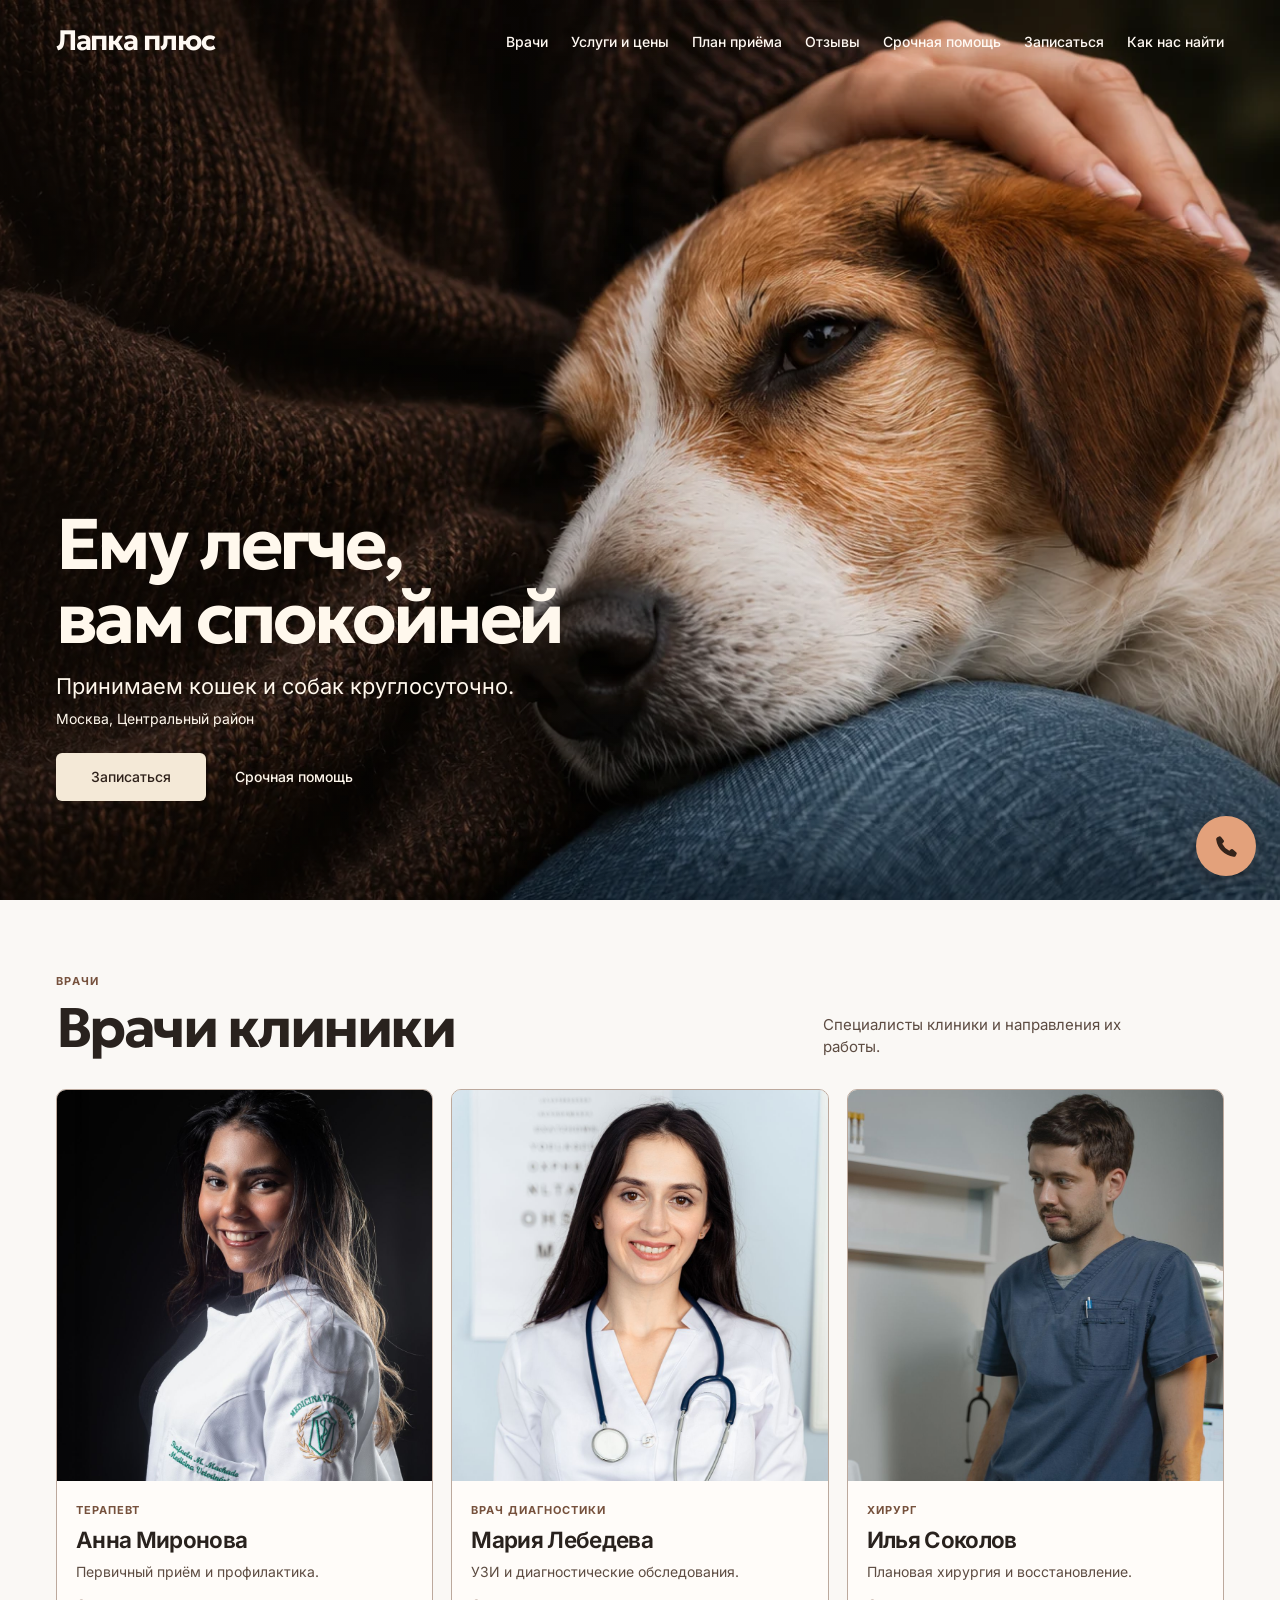
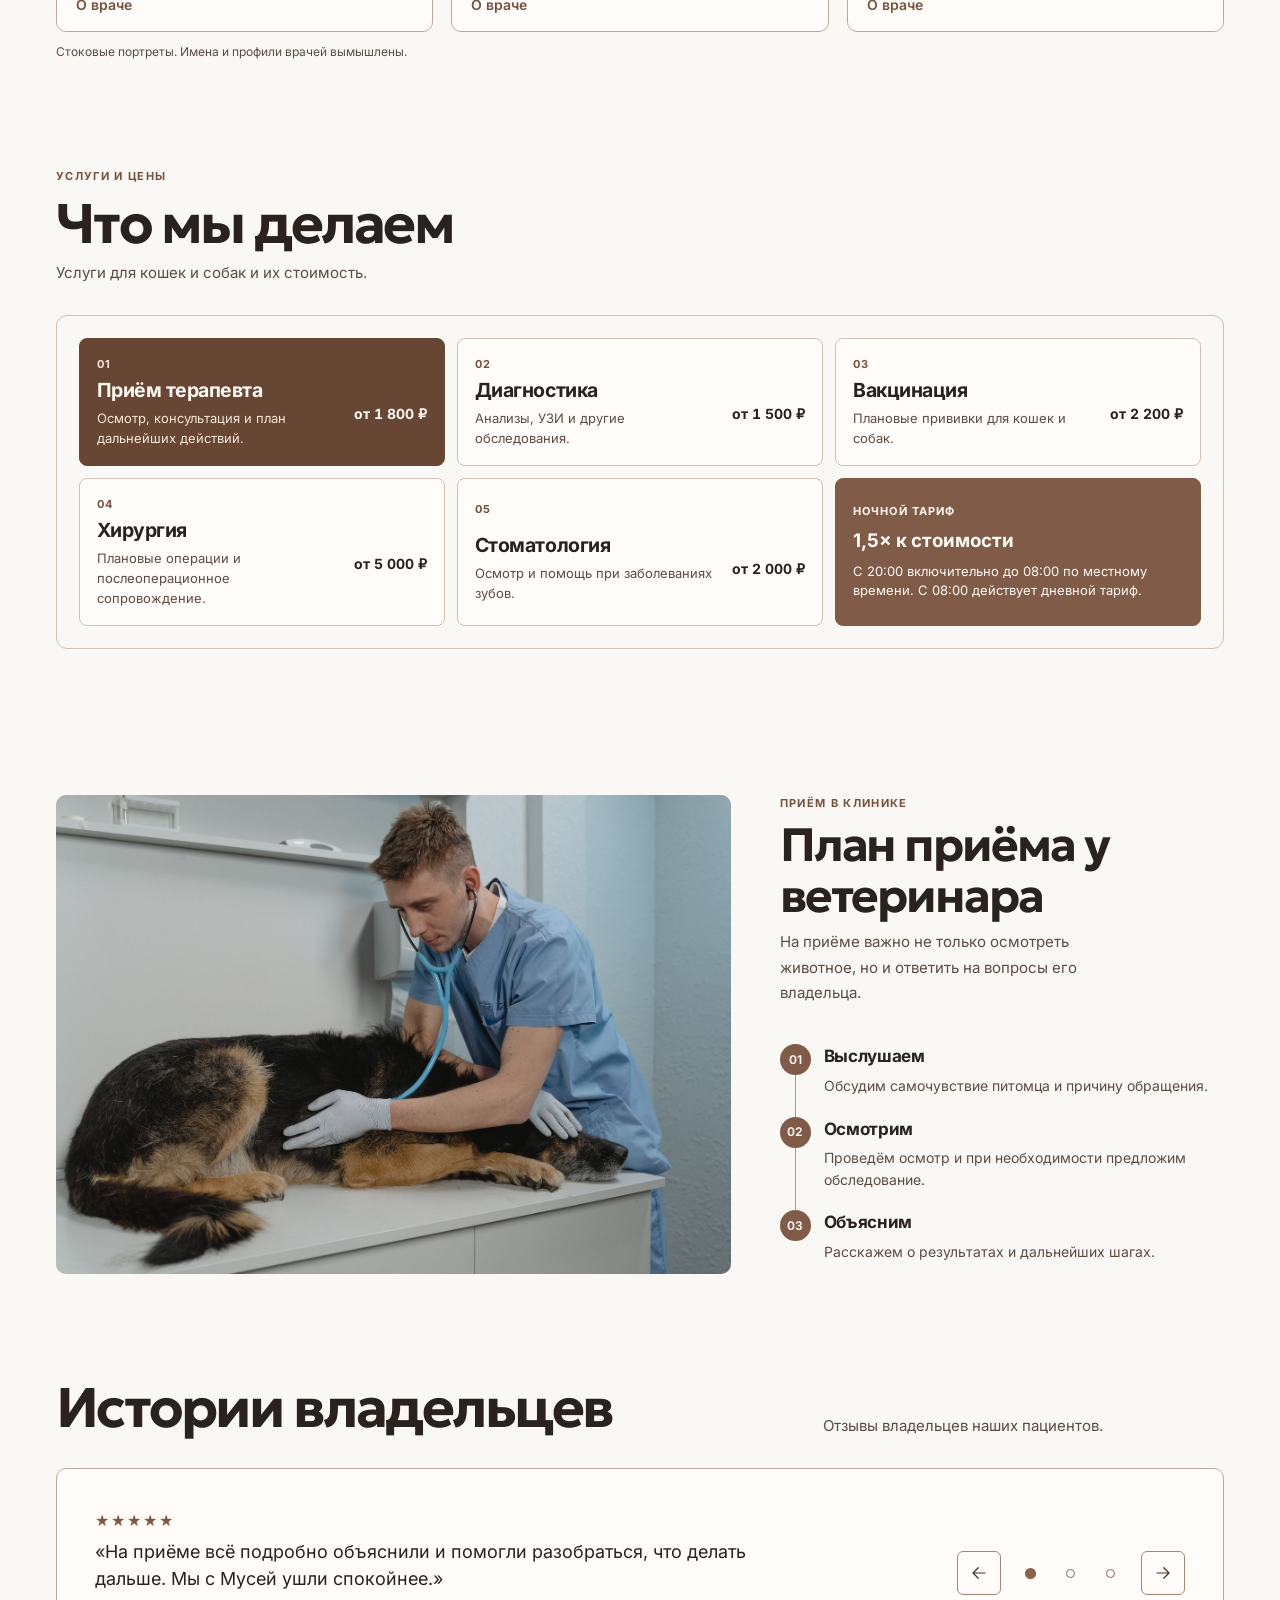
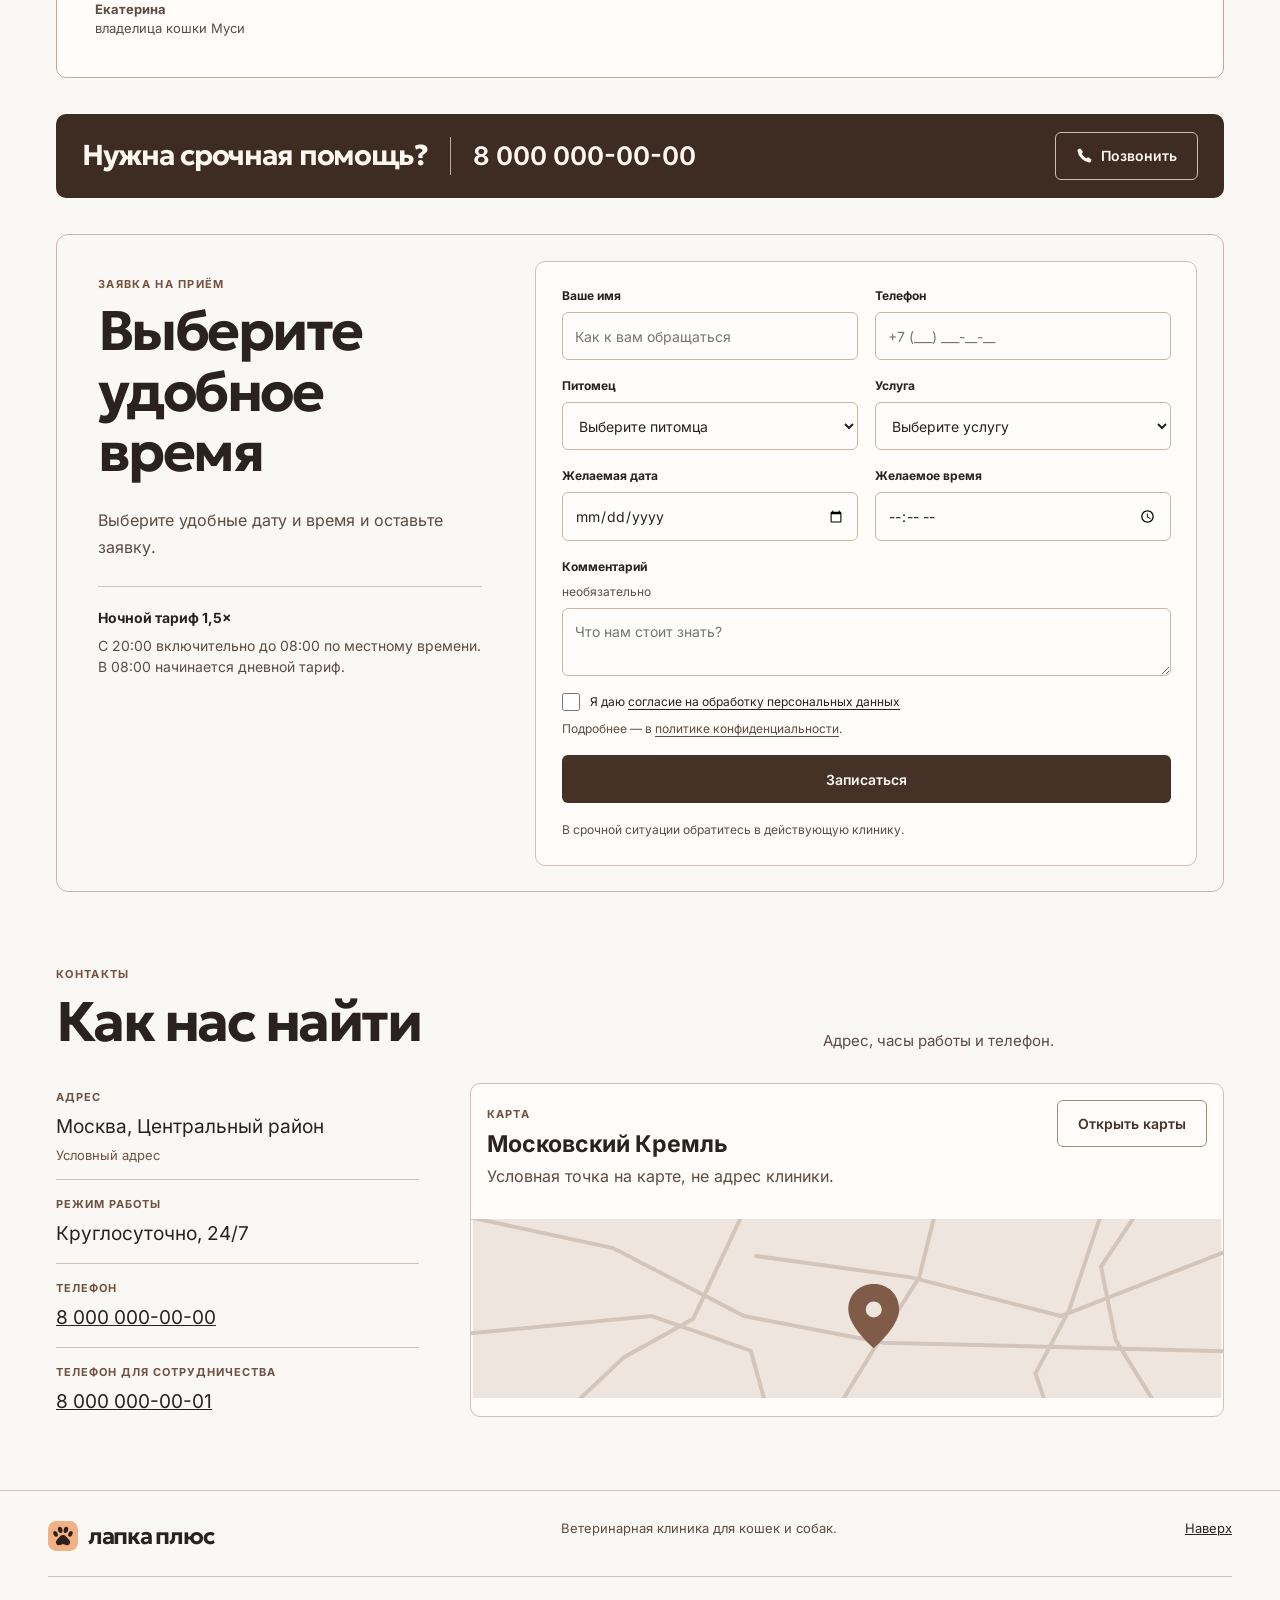
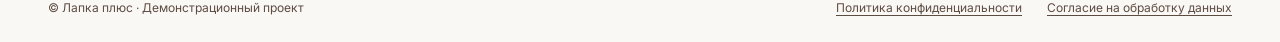
==== index.html @ 5ab33f83 "Reveal compact navigation after the hero" ====
<!doctype html>
<html lang="ru" data-type="service">
<head>
  <meta charset="utf-8"><meta name="viewport" content="width=device-width,initial-scale=1"><meta name="theme-color" content="#29221e">
  <meta name="description" content="Лапка плюс — демонстрационный сайт ветеринарной клиники для кошек и собак.">
  <meta name="page-type" content="service"><meta name="site-kind" content="other"><title>Лапка плюс — ветеринарная клиника</title>
  <link rel="icon" href="assets/paw-mark.svg" type="image/svg+xml">
  <link rel="preload" href="assets/geologica-cyrillic.woff2" as="font" type="font/woff2" crossorigin>
  <link rel="preload" href="assets/geologica-latin.woff2" as="font" type="font/woff2" crossorigin>
  <link rel="preload" href="assets/inter-cyrillic.woff2" as="font" type="font/woff2" crossorigin>
  <link rel="preload" href="assets/inter-latin.woff2" as="font" type="font/woff2" crossorigin>
  <link rel="stylesheet" href="fonts.css?v=2"><link rel="stylesheet" href="styles.css?v=11"><link rel="stylesheet" href="hero.css?v=6"><script src="app.js?v=11" defer></script>
</head>
<body class="home final-design" id="top">
<a class="skip" href="#main">Перейти к содержанию</a>
<header class="header wrap site-header">
  <a class="brand" href="#top" aria-label="Лапка плюс — на главную">Лапка плюс</a>
  <nav class="nav" aria-label="Основная навигация">
      <a href="#doctors">Врачи</a>
      <a href="#services">Услуги и цены</a>
      <a href="#visit">План приёма</a>
      <a href="#reviews">Отзывы</a>
      <a href="#emergency">Срочная помощь</a>
      <a href="#appointment">Записаться</a>
      <a href="#contacts">Как нас найти</a>
    </nav>
  <button class="menu-toggle" type="button" aria-expanded="false" aria-controls="mobile-nav" aria-haspopup="dialog"><span aria-hidden="true"></span><span aria-hidden="true"></span><span aria-hidden="true"></span><span class="sr-only">Меню</span></button>
  <dialog class="menu-drawer" id="mobile-nav" aria-labelledby="mobile-menu-title">
    <div class="menu-drawer-content">
      <form method="dialog" class="dialog-close-form"><button type="submit" class="dialog-close" aria-label="Закрыть"></button></form>
      <h2 id="mobile-menu-title">Меню</h2>
      <nav aria-label="Мобильная навигация">
      <a href="#doctors">Врачи</a>
      <a href="#services">Услуги и цены</a>
      <a href="#visit">План приёма</a>
      <a href="#reviews">Отзывы</a>
      <a href="#emergency">Срочная помощь</a>
      <a href="#appointment">Записаться</a>
      <a href="#contacts">Как нас найти</a>
    </nav>
    </div>
  </dialog>
</header>
<main id="main">
<section class="hero-stage" aria-labelledby="hero-title"><div class="hero wrap">
<div class="opening-photo" aria-hidden="true"><picture class="image">
  <source media="(max-width: 680px)" srcset="assets/hero-dog-mobile.webp">
  <img src="assets/hero-dog-desktop.webp" alt="" width="1774" height="887" fetchpriority="high">
</picture></div>
<div class="copy">
<h1 id="hero-title"><span>Ему легче,</span> <span>вам спокойней</span></h1>
<p class="lead">Принимаем кошек и собак круглосуточно.</p>
<p class="hero-location">Москва, Центральный район</p>
<div class="actions"><a class="action primary" href="#appointment">Записаться</a><a class="action secondary" href="#emergency">Срочная помощь</a></div>
</div>
</div></section>
<section id="doctors" class="concept-block team"><div class="editorial-wrap"><header class="concept-heading"><div><p class="eyebrow">ВРАЧИ</p><h2>Врачи клиники</h2></div><p>Специалисты клиники и направления их работы.</p></header>
<div class="team-layout">
 <article class="doctor-card featured-doctor"><div class="portrait"><img src="assets/vet-anna.jpg" alt="" loading="lazy"></div><div class="doctor-info"><span>ТЕРАПЕВТ</span><h3>Анна Миронова</h3><p>Первичный приём и профилактика.</p><button type="button" class="doctor-trigger" aria-haspopup="dialog" aria-label="О враче: Анна Миронова" data-profile="anna">О враче</button></div></article>
 <article class="doctor-card"><div class="portrait"><img src="assets/vet-maria.jpg" alt="" loading="lazy"></div><div class="doctor-info"><span>ВРАЧ ДИАГНОСТИКИ</span><h3>Мария Лебедева</h3><p>УЗИ и диагностические обследования.</p><button type="button" class="doctor-trigger" aria-haspopup="dialog" aria-label="О враче: Мария Лебедева" data-profile="maria">О враче</button></div></article>
<article class="doctor-card"><div class="portrait"><img src="assets/vet-ilya.jpg" alt="" loading="lazy"></div><div class="doctor-info"><span>ХИРУРГ</span><h3>Илья Соколов</h3><p>Плановая хирургия и восстановление.</p><button type="button" class="doctor-trigger" aria-haspopup="dialog" aria-label="О враче: Илья Соколов" data-profile="ilya">О враче</button></div></article>
</div><p class="photo-credit">Стоковые портреты. Имена и профили врачей вымышлены.</p></div></section>
<section id="services" class="concept-block price-chapter"><div class="editorial-wrap price-layout">
<header class="concept-heading stacked"><div><p class="eyebrow">УСЛУГИ И ЦЕНЫ</p><h2>Что мы делаем</h2></div><p>Услуги для кошек и собак и их стоимость.</p></header>
<div class="price-list"><a class="service-card" href="#appointment" data-service="Приём терапевта"><span class="service-index">01</span><div class="price-desc"><h3>Приём терапевта</h3><p>Осмотр, консультация и план дальнейших действий.</p></div><strong>от 1 800 ₽</strong></a>
<a class="service-card" href="#appointment" data-service="Диагностика"><span class="service-index">02</span><div class="price-desc"><h3>Диагностика</h3><p>Анализы, УЗИ и другие обследования.</p></div><strong>от 1 500 ₽</strong></a>
<a class="service-card" href="#appointment" data-service="Вакцинация"><span class="service-index">03</span><div class="price-desc"><h3>Вакцинация</h3><p>Плановые прививки для кошек и собак.</p></div><strong>от 2 200 ₽</strong></a>
<a class="service-card" href="#appointment" data-service="Хирургия"><span class="service-index">04</span><div class="price-desc"><h3>Хирургия</h3><p>Плановые операции и послеоперационное сопровождение.</p></div><strong>от 5 000 ₽</strong></a>
<a class="service-card" href="#appointment" data-service="Стоматология"><span class="service-index">05</span><div class="price-desc"><h3>Стоматология</h3><p>Осмотр и помощь при заболеваниях зубов.</p></div><strong>от 2 000 ₽</strong></a><div class="night-rate"><span class="service-index">НОЧНОЙ ТАРИФ</span><h3><strong>1,5×</strong> к стоимости</h3><p>С 20:00 включительно до 08:00 по местному времени. С 08:00 действует дневной тариф.</p></div></div>
</div></section>
<section id="visit" class="concept-block visit-chapter"><div class="editorial-wrap">
<div class="visit-layout">
  <figure class="visit-image"><img src="assets/dog-exam.jpg" alt="Ветеринар осматривает собаку со стетоскопом" width="1600" height="1067" loading="lazy"></figure>
  <div class="visit-content"><header class="concept-heading stacked"><p class="eyebrow">ПРИЁМ В КЛИНИКЕ</p><h2>План приёма у ветеринара</h2><p class="approach-lead">На приёме важно не только осмотреть животное, но и ответить на вопросы его владельца.</p></header><div class="steps"><div><span>01</span><div><h3>Выслушаем</h3><p>Обсудим самочувствие питомца и причину обращения.</p></div></div><div><span>02</span><div><h3>Осмотрим</h3><p>Проведём осмотр и при необходимости предложим обследование.</p></div></div><div><span>03</span><div><h3>Объясним</h3><p>Расскажем о результатах и дальнейших шагах.</p></div></div></div></div>
</div></div></section>
<section id="reviews" class="concept-block quote-chapter"><div class="editorial-wrap">
<header class="concept-heading"><div><h2>Истории владельцев</h2></div><p>Отзывы владельцев наших пациентов.</p></header>
<div class="review-carousel" aria-label="Отзывы владельцев"><div class="review-deck" aria-live="polite"><article class="review-slide"><div class="review-stars" aria-label="5 из 5 звёзд">★★★★★</div><blockquote>«На приёме всё подробно объяснили и помогли разобраться, что делать дальше. Мы с Мусей ушли спокойнее.»</blockquote><p><strong>Екатерина</strong><br>владелица кошки Муси</p></article><article class="review-slide" hidden><div class="review-stars" aria-label="5 из 5 звёзд">★★★★★</div><blockquote>«К нашему псу отнеслись бережно. На все вопросы ответили просто и без спешки.»</blockquote><p><strong>Алексей</strong><br>владелец пса Марса</p></article><article class="review-slide" hidden><div class="review-stars" aria-label="5 из 5 звёзд">★★★★★</div><blockquote>«Перед первой прививкой рассказали, как подготовиться и чего ожидать после приёма.»</blockquote><p><strong>Ольга</strong><br>владелица кошки Тоси</p></article></div><div class="review-controls"><button type="button" class="review-arrow review-prev" aria-label="Предыдущий отзыв"><svg viewBox="0 0 24 24" aria-hidden="true"><path d="M20 12H4m7 7-7-7 7-7" fill="none" stroke="currentColor" stroke-width="1.6" stroke-linecap="round" stroke-linejoin="round"/></svg></button><div class="review-dots"><button type="button" class="review-dot" data-review="0" aria-label="Отзыв 1" aria-current="true"></button><button type="button" class="review-dot" data-review="1" aria-label="Отзыв 2" aria-current="false"></button><button type="button" class="review-dot" data-review="2" aria-label="Отзыв 3" aria-current="false"></button></div><button type="button" class="review-arrow review-next" aria-label="Следующий отзыв"><svg viewBox="0 0 24 24" aria-hidden="true"><path d="M20 12H4m7 7-7-7 7-7" fill="none" stroke="currentColor" stroke-width="1.6" stroke-linecap="round" stroke-linejoin="round"/></svg></button></div></div></div></section>
<section class="concept-block urgent-chapter" id="emergency"><div class="editorial-wrap urgent-wrap"><div class="urgent-frame">
 <div><h2>Нужна срочная помощь?</h2><a class="urgent-number" href="tel:80000000000">8 000 000-00-00</a></div>
 <a class="concept-button" href="tel:80000000000"><svg aria-hidden="true" viewBox="0 0 24 24"><path d="M6.6 2.7 9.3 6a1.5 1.5 0 0 1-.1 2l-1.3 1.3a15 15 0 0 0 6.8 6.8l1.3-1.3a1.5 1.5 0 0 1 2-.1l3.3 2.7a1.5 1.5 0 0 1 .4 1.8l-.8 1.6a2 2 0 0 1-2.1 1.1A19.5 19.5 0 0 1 2.1 5.2a2 2 0 0 1 1.1-2.1l1.6-.8a1.5 1.5 0 0 1 1.8.4Z" fill="currentColor"/></svg>Позвонить</a>
</div></div></section>
<section class="concept-block booking-chapter" id="appointment" tabindex="-1"><div class="editorial-wrap booking-layout"><div class="booking-meta"><p class="eyebrow">ЗАЯВКА НА ПРИЁМ</p><h2>Выберите удобное время</h2><p class="appointment-intro">Выберите удобные дату и время и оставьте заявку.</p><div class="appointment-note"><strong>Ночной тариф 1,5×</strong><p>С 20:00 включительно до 08:00 по местному времени. В 08:00 начинается дневной тариф.</p></div></div><div class="form-card"><div class="form-status" role="status" hidden></div><form id="booking-form" novalidate><fieldset disabled><div class="form-grid"><label>Ваше имя<input name="name" autocomplete="name" placeholder="Как к вам обращаться" required minlength="2" maxlength="80"></label><label>Телефон<input name="phone" type="tel" autocomplete="tel" placeholder="+7 (___) ___-__-__" required minlength="10" maxlength="25"></label><label>Питомец<select name="pet" required><option value="">Выберите питомца</option><option>Кошка</option><option>Собака</option></select></label><label>Услуга<select name="service" required><option value="">Выберите услугу</option><option>Приём терапевта</option><option>Диагностика</option><option>Вакцинация</option><option>Хирургия</option><option>Стоматология</option></select></label><label>Желаемая дата<input name="date" type="date" required></label><label>Желаемое время<input name="time" type="time" required></label><label class="full">Комментарий <span>необязательно</span><textarea name="note" rows="2" maxlength="500" placeholder="Что нам стоит знать?"></textarea></label><label class="check full"><input type="checkbox" name="consent" required><span>Я даю <a href="consent.html">согласие на обработку персональных данных</a></span></label><p class="form-privacy full">Подробнее — в <a href="privacy.html">политике конфиденциальности</a>.</p><button class="concept-button full" type="submit">Записаться</button></div></fieldset></form><p class="form-foot">В срочной ситуации обратитесь в действующую клинику.</p></div></div></section>
<section id="contacts" class="concept-block location-chapter"><div class="editorial-wrap">
<header class="concept-heading"><div><p class="eyebrow">КОНТАКТЫ</p><h2>Как нас найти</h2></div><p>Адрес, часы работы и телефон.</p></header>
<div class="location-layout"><div class="contact-details"><div><span>АДРЕС</span><p>Москва, Центральный район</p><small>Условный адрес</small></div><div><span>РЕЖИМ РАБОТЫ</span><p>Круглосуточно, 24/7</p></div><div><span>ТЕЛЕФОН</span><p><a href="tel:80000000000">8 000 000-00-00</a></p></div><div><span>ТЕЛЕФОН ДЛЯ СОТРУДНИЧЕСТВА</span><p><a href="tel:80000000001">8 000 000-00-01</a></p></div></div><div class="map-panel map-simple"><div class="map-description"><span class="map-label">КАРТА</span><h3>Московский Кремль</h3><p>Условная точка на карте, не адрес клиники.</p></div><a class="concept-button open-maps" href="https://yandex.ru/maps/?pt=37.617635%2C55.752023&amp;z=15" data-android-href="geo:55.752023,37.617635?q=55.752023,37.617635(Московский%20Кремль)">Открыть карты</a><img class="map-art" src="assets/map-pattern.svg" alt="" width="560" height="180" loading="lazy"></div></div>
</div></section>


<dialog class="doctor-profile" id="anna" aria-labelledby="anna-title">
  <form method="dialog" class="dialog-close-form"><button type="submit" class="dialog-close" aria-label="Закрыть"></button></form>
  <div class="profile-layout">
    <img class="profile-portrait" src="assets/vet-anna.jpg" alt="" loading="lazy">
    <div class="profile-details"><p class="eyebrow">Терапевт</p><h2 id="anna-title">Анна Миронова</h2>
  <p>Проводит первичные осмотры, занимается профилактикой и лечением распространённых заболеваний кошек и собак.</p><dl><dt>Образование</dt><dd>Ветеринарный факультет, специальность «Ветеринария».</dd><dt>Опыт</dt><dd>8 лет в терапии мелких домашних животных.</dd></dl>
  <small>Данные профиля вымышлены.</small></div>
  </div>
</dialog>
<dialog class="doctor-profile" id="maria" aria-labelledby="maria-title">
  <form method="dialog" class="dialog-close-form"><button type="submit" class="dialog-close" aria-label="Закрыть"></button></form>
  <div class="profile-layout">
    <img class="profile-portrait" src="assets/vet-maria.jpg" alt="" loading="lazy">
    <div class="profile-details"><p class="eyebrow">Врач диагностики</p><h2 id="maria-title">Мария Лебедева</h2>
  <p>Проводит УЗИ и помогает лечащему врачу уточнить причину симптомов.</p><dl><dt>Образование</dt><dd>Высшее ветеринарное образование и дополнительная подготовка по УЗИ.</dd><dt>Опыт</dt><dd>6 лет в ветеринарной диагностике.</dd></dl>
  <small>Данные профиля вымышлены.</small></div>
  </div>
</dialog>
<dialog class="doctor-profile" id="ilya" aria-labelledby="ilya-title">
  <form method="dialog" class="dialog-close-form"><button type="submit" class="dialog-close" aria-label="Закрыть"></button></form>
  <div class="profile-layout">
    <img class="profile-portrait" src="assets/vet-ilya.jpg" alt="" loading="lazy">
    <div class="profile-details"><p class="eyebrow">Хирург</p><h2 id="ilya-title">Илья Соколов</h2>
  <p>Ведёт плановые операции и наблюдает за восстановлением питомцев после вмешательства.</p><dl><dt>Образование</dt><dd>Ветеринарный факультет, дополнительная подготовка по хирургии.</dd><dt>Опыт</dt><dd>10 лет в хирургии мелких домашних животных.</dd></dl>
  <small>Данные профиля вымышлены.</small></div>
  </div>
</dialog>
</main><footer><div class="wrap footer-top"><a class="brand brand-light" href="#top"><img class="brand-mark" src="assets/paw-mark.svg" width="30" height="30" alt=""><span>лапка плюс</span></a><p>Ветеринарная клиника для кошек и собак.</p><a href="#top">Наверх</a></div><div class="wrap footer-bottom"><span>© Лапка плюс · Демонстрационный проект</span><div><a href="privacy.html">Политика конфиденциальности</a><a href="consent.html">Согласие на обработку данных</a></div></div></footer>
<a class="call-float" href="tel:80000000000" aria-label="Позвонить: 8 000 000-00-00"><svg aria-hidden="true" viewBox="0 0 24 24"><path d="M6.6 2.7 9.3 6a1.5 1.5 0 0 1-.1 2l-1.3 1.3a15 15 0 0 0 6.8 6.8l1.3-1.3a1.5 1.5 0 0 1 2-.1l3.3 2.7a1.5 1.5 0 0 1 .4 1.8l-.8 1.6a2 2 0 0 1-2.1 1.1A19.5 19.5 0 0 1 2.1 5.2a2 2 0 0 1 1.1-2.1l1.6-.8a1.5 1.5 0 0 1 1.8.4Z" fill="currentColor"/></svg><span class="sr-only">Позвонить</span></a></body></html>
---- fonts.css ----
@font-face {
  font-family: 'Geologica';
  font-style: normal;
  font-weight: 650;
  font-display: optional;
  src: url(assets/geologica-cyrillic.woff2) format('woff2');
  unicode-range: U+0301, U+0400-045F, U+0490-0491, U+04B0-04B1, U+2116;
}
@font-face {
  font-family: 'Geologica';
  font-style: normal;
  font-weight: 650;
  font-display: optional;
  src: url(assets/geologica-latin.woff2) format('woff2');
  unicode-range: U+0000-00FF, U+0131, U+0152-0153, U+02BB-02BC, U+02C6, U+02DA, U+02DC, U+0304, U+0308, U+0329, U+2000-206F, U+20AC, U+2122, U+2191, U+2193, U+2212, U+2215, U+FEFF, U+FFFD;
}

@font-face {
  font-family: 'Inter';
  font-style: normal;
  font-weight: 400 700;
  font-display: optional;
  src: url(assets/inter-cyrillic.woff2) format('woff2');
  unicode-range: U+0301, U+0400-045F, U+0490-0491, U+04B0-04B1, U+2116;
}
@font-face {
  font-family: 'Inter';
  font-style: normal;
  font-weight: 400 700;
  font-display: optional;
  src: url(assets/inter-latin.woff2) format('woff2');
  unicode-range: U+0000-00FF, U+0131, U+0152-0153, U+02BB-02BC, U+02C6, U+02DA, U+02DC, U+0304, U+0308, U+0329, U+2000-206F, U+20AC, U+2122, U+2191, U+2193, U+2212, U+2215, U+FEFF, U+FFFD;
}
---- styles.css ----
:root{--cocoa:#29221e;--on-dark:#fff9f3;--ink:#2e241e;--muted:#5c463a;--surface:#f1e4d7;--line:#d2bba8;--accent:#894a34;--peach:#f5bb96;--header-height:80px;--ease-out:cubic-bezier(.23,1,.32,1);--ease-morph:cubic-bezier(.65,0,.35,1)}
*{box-sizing:border-box}html{scroll-behavior:smooth;-webkit-tap-highlight-color:transparent}body{margin:0;background:#fffaf3;color:var(--ink);font-family:"IBM Plex Sans",Arial,Helvetica,sans-serif;font-size:16px;line-height:1.5}a{color:inherit}button,input,select,textarea{font:inherit}button{cursor:pointer}img{display:block;max-width:100%}.wrap{width:min(100% - 96px,1280px);margin-inline:auto}.skip{position:fixed;z-index:100;top:8px;left:8px;background:white;padding:12px;transform:translateY(-150%)}.skip:focus{transform:none}:focus-visible{outline:3px solid #8c472f;outline-offset:4px}.sr-only{position:absolute;width:1px;height:1px;overflow:hidden;clip:rect(0,0,0,0)}.header{position:relative;height:var(--header-height);display:flex;align-items:center;gap:36px}.brand{display:inline-flex;align-items:center;gap:10px;font-weight:700;font-size:23px;letter-spacing:-.04em;text-decoration:none;white-space:nowrap}.brand-symbol{display:grid;place-items:center;width:32px;height:32px;background:var(--accent);color:white;border-radius:9px;font-size:26px;font-weight:400;line-height:1}.nav{display:flex;gap:30px;margin:auto;font-size:14px;font-weight:600}.nav a,.header-cta{text-decoration:none}.header-cta{border:1px solid #cbb29d;border-radius:8px;padding:11px 20px;font-size:14px;font-weight:700}.menu-toggle{display:none}.eyebrow{margin:0 0 22px;color:var(--muted);font-size:11px;font-weight:700;letter-spacing:.12em}.section h2,.approach h2,.emergency h2,.appointment h2{font-size:clamp(42px,5.7vw,76px);line-height:1.04;letter-spacing:-.055em;margin:0;font-weight:600}.button{border:0;border-radius:8px;min-height:52px;padding:14px 22px;text-decoration:none;display:inline-flex;justify-content:center;align-items:center;font-weight:700;font-size:14px}.button-primary{background:var(--accent);color:#fff}.button-secondary{border:1px solid #cbb29d;background:transparent;color:var(--ink)}.section{padding:clamp(72px,8vw,112px) 0;scroll-margin-top:15px}.section-heading{display:flex;justify-content:space-between;align-items:end;gap:48px;margin-bottom:48px}.section h2,.approach h2,.emergency h2,.appointment h2{font-size:clamp(36px,4.2vw,58px)}.section-heading>p{max-width:330px;color:var(--muted);margin:0;line-height:1.65;font-size:15px}.service-grid{display:grid;grid-template-columns:repeat(3,1fr);gap:14px}.service-card{background:#fff8f0;border:1px solid var(--line);border-radius:10px;padding:26px;min-height:240px;display:flex;flex-direction:column}.service-index{font-size:11px;color:#6f5140;font-weight:700;letter-spacing:.1em}.service-card h3{font-size:22px;letter-spacing:-.035em;margin:32px 0 8px}.service-card p{color:var(--muted);font-size:14px;max-width:290px;margin:0 0 26px;line-height:1.55}.service-card strong{margin-top:auto;font-size:16px}.night-card{background:#ececec;border-color:#ececec}.night-card h3{margin-top:32px}.night-card p{color:var(--muted)}.approach{background:var(--surface)}.approach-grid{padding:96px 0;display:grid;grid-template-columns:1fr 1fr;gap:12%}.approach h2{max-width:530px}.approach-lead{max-width:390px;color:var(--muted);line-height:1.7;margin:24px 0}.steps>div{display:grid;grid-template-columns:45px 1fr;gap:20px;border-top:1px solid var(--line);padding:20px 0}.steps>div:last-child{border-bottom:1px solid var(--line)}.steps>div>span{font-size:12px;color:#6f5140;padding-top:4px}.steps h3{font-size:20px;letter-spacing:-.02em;margin:0 0 5px}.steps p{font-size:14px;color:var(--muted);margin:0;line-height:1.55}.doctor-grid,.review-grid{display:grid;grid-template-columns:repeat(3,1fr);gap:18px}.doctor-card{background:#fff;border:1px solid var(--line);border-radius:10px;overflow:hidden}.portrait{aspect-ratio:1.2/1;display:flex;align-items:end;justify-content:center;overflow:hidden}.portrait svg{width:76%;height:92%}.portrait-one{background:#ededed}.portrait-two{background:#e8e8e8}.portrait-three{background:var(--line)}.doctor-info{padding:23px}.doctor-info span,.contact-details span{font-size:11px;letter-spacing:.09em;font-weight:700;color:#6f5140}.doctor-info h3{font-size:21px;letter-spacing:-.03em;margin:7px 0}.doctor-info p{margin:0;color:var(--muted);font-size:14px}.emergency{background:#eeeeee}.emergency-inner{padding:80px 0;display:grid;grid-template-columns:1fr 1fr;gap:12%}.emergency .eyebrow{color:var(--muted)}.emergency-inner>div:nth-child(2)>p{font-size:16px;line-height:1.65;margin:0 0 20px;max-width:440px}.emergency-phone{font-size:26px;letter-spacing:-.03em;font-weight:700}.emergency small{color:var(--muted)}.reviews{padding-bottom:120px}.review-grid article{padding:27px;background:#fff;border:1px solid var(--line);border-radius:10px;min-height:235px;display:flex;flex-direction:column}.review-grid blockquote{font-size:17px;line-height:1.55;letter-spacing:-.01em;margin:0 0 30px}.review-grid article p{font-size:13px;color:var(--muted);margin:auto 0 0}.review-grid article strong{color:var(--ink)}.appointment{background:var(--surface);padding:105px 0}.appointment-grid{display:grid;grid-template-columns:1fr 1fr;gap:10%}.appointment h2{max-width:500px}.appointment-intro{max-width:420px;font-size:16px;line-height:1.7;color:var(--muted);margin:25px 0}.appointment-note{border-top:1px solid var(--line);max-width:420px;font-size:14px;margin-top:55px;padding-top:20px}.appointment-note p{color:var(--muted);margin:7px 0 0}.form-card{background:#fff;border-radius:10px;padding:30px}.form-status{background:var(--surface);border-left:3px solid #a1674d;padding:14px 16px;font-size:13px;margin-bottom:22px}.form-grid{display:grid;grid-template-columns:repeat(2,minmax(0,1fr));gap:17px}fieldset{border:0;padding:0;margin:0;min-inline-size:0}label{display:flex;flex-direction:column;gap:7px;font-weight:700;font-size:12px}label span{font-weight:400;color:var(--muted)}.full{grid-column:1/-1}input,select,textarea{width:100%;border:1px solid #cdb5a2;border-radius:6px;background:#fff;color:var(--ink);padding:12px;font-weight:400;font-size:14px;min-height:48px}textarea{resize:vertical}fieldset:disabled{opacity:.65}.check{flex-direction:row;align-items:flex-start;font-weight:400;gap:10px}.check input{width:18px;height:18px;min-height:18px;margin:0;flex:none}.check span{color:var(--ink)}.check a,.form-privacy a{text-underline-offset:3px}.form-privacy{font-size:12px;margin:-8px 0 0;color:var(--muted)}.form-foot{font-size:12px;color:var(--muted);margin:18px 0 0}.contact-grid{display:grid;grid-template-columns:.7fr 1.3fr;gap:9%}.contact-details{display:grid;align-content:start;gap:28px}.contact-details p{font-size:19px;line-height:1.4;margin:7px 0 2px}.contact-details small{font-size:13px;color:#6f5140}.map-panel{overflow:hidden;border:1px solid var(--line);border-radius:10px;background:#fff}.map-toolbar,.map-footer{display:flex;align-items:center;justify-content:space-between;gap:12px;padding:16px 18px}.map-toolbar strong{font-size:15px}.map-links{display:flex;gap:18px;font-size:12px;font-weight:700}.map-view{height:320px;background:var(--surface)}.map-view iframe{display:block;border:0;width:100%;height:100%}.map-placeholder{height:100%;display:flex;flex-direction:column;align-items:center;justify-content:center;text-align:center;padding:24px}.map-placeholder p{margin:5px 0 18px;color:var(--muted);font-size:14px}.map-placeholder small{margin-top:12px;color:var(--muted);font-size:12px}.map-footer{justify-content:flex-start;font-size:12px;color:var(--muted)}.map-choice{border:1px solid #d2dfd3;background:white;border-radius:6px;color:#34594b;padding:7px 12px}.map-choice.active{background:var(--accent);color:#fff;border-color:var(--accent)}footer{background:var(--cocoa);color:#fffaf3;padding:55px 0 25px}.footer-top{display:flex;align-items:start;justify-content:space-between;gap:30px}.brand-light .brand-symbol{background:var(--accent);color:#fff}.footer-top p{font-size:13px;color:#d2d2d2;margin:0}.footer-top>a:last-child{font-size:13px}.footer-bottom{border-top:1px solid var(--muted);margin-top:55px;padding-top:22px;display:flex;justify-content:space-between;gap:20px;color:#d2d2d2;font-size:12px}.footer-bottom div{display:flex;gap:25px}.footer-bottom a{text-underline-offset:3px}.legal{max-width:780px;min-height:60vh;padding:80px 0 120px}.legal h1{font-size:clamp(40px,6vw,70px);line-height:1.05;letter-spacing:-.05em}.legal h2{margin-top:40px}.legal p,.legal li{line-height:1.7;color:var(--muted)}.legal-alert{padding:20px;background:#f4e5d9}
@media(hover:hover) and (pointer:fine){.button,.header-cta{transition:background-color .18s ease,border-color .18s ease}.button-primary:hover{background:#723b28}.button-secondary:hover,.header-cta:hover{background:#f4e5d9}.nav a:hover{color:var(--accent)}.map-links a:hover{text-decoration-thickness:2px}}
@media(max-width:1000px){.wrap{width:calc(100% - 56px)}.nav{gap:18px}.header{gap:20px}.section{padding:85px 0}.approach-grid{gap:7%}.appointment-grid{gap:6%}}
@media(max-width:760px){.wrap{width:calc(100% - 40px)}.brand{font-size:21px}.brand-symbol{width:30px;height:30px;font-size:24px}.eyebrow{font-size:10px;margin-bottom:16px}.button{min-height:50px}.section{padding:72px 0}.section-heading{display:block;margin-bottom:32px}.section h2,.approach h2,.emergency h2,.appointment h2{font-size:clamp(35px,8vw,48px)}.section-heading>p{margin-top:16px;font-size:14px;max-width:370px}.service-grid{grid-template-columns:1fr 1fr;gap:10px}.service-card{padding:18px;min-height:204px}.service-card h3{font-size:18px;margin:25px 0 7px}.service-card p{font-size:13px;margin-bottom:18px}.service-card strong{font-size:14px}.approach-grid{display:block;padding:72px 0}.approach-lead{font-size:15px;margin:20px 0 32px}.steps>div{padding:17px 0;grid-template-columns:30px 1fr}.doctor-grid{grid-template-columns:1fr;gap:12px}.doctor-card{display:grid;grid-template-columns:37% 1fr;align-items:center}.portrait{height:100%;min-height:150px;aspect-ratio:auto}.portrait svg{width:100%;height:auto}.doctor-info{padding:16px}.doctor-info h3{font-size:19px}.doctor-info p{font-size:13px}.emergency-inner{display:block;padding:70px 0}.emergency-inner>div:nth-child(2){margin-top:24px}.emergency-inner>div:nth-child(2)>p{font-size:15px}.emergency-phone{font-size:23px}.review-grid{grid-template-columns:1fr;gap:10px}.review-grid article{min-height:0;padding:22px}.review-grid blockquote{font-size:16px;margin:0 0 24px}.appointment{padding:72px 0}.appointment-grid{display:block}.appointment-intro{font-size:15px;margin:20px 0}.appointment-note{margin:28px 0 32px}.form-card{padding:20px}.form-grid{gap:14px}.contact-grid{display:flex;flex-direction:column;gap:32px}.contact-details{grid-template-columns:1fr 1fr;gap:23px}.contact-details p{font-size:16px}.map-view{height:285px}.map-toolbar{align-items:flex-start}.map-links{flex-wrap:wrap;justify-content:end;gap:8px 14px}.footer-top{flex-wrap:wrap}.footer-top p{width:100%;order:3}.footer-bottom{flex-direction:column;margin-top:35px}.footer-bottom div{flex-direction:column;gap:10px}.legal{padding:60px 0 90px}}
@media(max-width:390px){.wrap{width:calc(100% - 32px)}.service-grid{grid-template-columns:repeat(2,minmax(0,1fr))}.service-card{padding:15px;min-height:210px;overflow-wrap:anywhere}.service-card h3{font-size:17px}.form-grid{grid-template-columns:1fr}.form-grid>*{grid-column:1}.doctor-card{grid-template-columns:40% 1fr}.doctor-info h3{font-size:18px}.doctor-info p{font-size:12px}}

@media(prefers-reduced-motion:reduce){html{scroll-behavior:auto}*,*::before,*::after{animation-duration:.01ms!important;animation-iteration-count:1!important;transition-duration:.01ms!important}}

.review-stars{color:#975c2f;letter-spacing:.12em;font-size:16px;margin-bottom:16px}.map-simple{min-height:310px;padding:32px;display:flex;flex-direction:column;align-items:flex-start;justify-content:space-between;background:#fff8f0}.map-simple h3{font-size:25px;margin:12px 0 4px}.map-simple p{margin:0;color:var(--muted)}.map-label{font-size:11px;letter-spacing:.1em;font-weight:700;color:#6f5140}.emergency-phone{display:inline-block;color:inherit;text-decoration:none}.call-float{position:fixed;z-index:20;right:24px;bottom:24px;width:60px;height:60px;border-radius:50%;background:var(--accent);color:#fff;display:grid;place-items:center;box-shadow:0 6px 18px #00000040}.call-float svg{width:25px;height:25px}@media(max-width:760px){.call-float{right:16px;bottom:16px;width:56px;height:56px}.map-simple{min-height:240px;padding:24px}}

/* Тонкие акценты на карточках и этапах приёма. */
.service-card,.doctor-card{border-color:var(--line)}.steps>div{border-top-color:var(--line)}.steps>div:last-child{border-bottom-color:var(--line)}
.button[hidden]{display:none}
.google-signin:not([hidden]){margin:0 0 20px}


a.service-card {
  text-decoration: none;
  transition: transform 200ms var(--ease-out), background-color 180ms ease, border-color 180ms ease;
}

a.service-card:focus-visible {
  background-color: #f2dcc9;
  border-color: var(--accent);
}

/* Motion follows the interaction that triggered it. */
.button,
.header-cta,
.call-float {
  transition: transform 180ms var(--ease-out), background-color 180ms ease, border-color 180ms ease;
}

.button:not(:disabled):active,
.header-cta:active,
.call-float:active {
  transform: scale(.975);
}

.nav a {
  padding-block: 10px;
  transition: color 160ms ease;
}

@media (hover: hover) and (pointer: fine) {
  a.service-card:hover {
    transform: translateY(-2px);
    background-color: #f2dcc9;
    border-color: var(--accent);
  }
  .button-primary:not(:disabled):hover,
  .call-float:hover { background-color: #763b27; }
  .button-secondary:hover,
  .header-cta:hover { background-color: #f5e7da; border-color: #9a725d; }
}

a.service-card:active,
a.service-card.is-pressed {
  transform: scale(.985);
  background-color: #e7c6af;
  border-color: var(--accent);
}

.doctor-info h3 { line-height: 1.2; }
.doctor-info p { text-wrap: pretty; }

@media (max-width: 840px) {
  :root { --header-height: 64px; }
  .header { justify-content: space-between; z-index: 30; }
  .nav, .header-cta { display: none; }

  .menu-toggle {
    display: grid;
    place-content: center;
    gap: 6px;
    width: 44px;
    height: 44px;
    padding: 0;
    border: 0;
    border-radius: 8px;
    background: transparent;
    color: var(--ink);
    transition: background-color 150ms ease;
  }

  .menu-toggle:active,
  .menu-toggle[aria-expanded="true"] { background-color: #f2e5d9; }

  .menu-toggle span[aria-hidden] {
    width: 22px;
    height: 2px;
    border-radius: 1px;
    background-color: currentColor;
    transition: transform 230ms var(--ease-morph), opacity 150ms ease;
  }

  .menu-toggle[aria-expanded="true"] span:first-child { transform: translateY(4px) rotate(45deg); }
  .menu-toggle[aria-expanded="true"] span:nth-child(2) { transform: translateY(-4px) rotate(-45deg); }




}

@media (max-width: 760px) {

  .section, .appointment { padding-block: clamp(48px, 9vw, 72px); }
  .approach-grid, .emergency-inner { padding-block: clamp(48px, 9vw, 72px); }
  .section-heading { margin-bottom: 26px; }
  .doctor-card { grid-template-columns: minmax(88px, 34%) minmax(0, 1fr); }
  .portrait { min-height: 124px; }
  .doctor-info { padding: 16px; }
  input:not([type="checkbox"]), select, textarea { font-size: 16px; min-width: 0; }
  .call-float {
    right: max(16px, env(safe-area-inset-right));
    bottom: max(16px, env(safe-area-inset-bottom));
  }
}

@media (max-width: 480px) {
  .form-grid { grid-template-columns: minmax(0, 1fr); }
}



/* Full-bleed opening from the approved mockup. */
.home { --opening-header: 82px; }
.home .site-header {
  position: absolute;
  inset: 0 0 auto;
  height: var(--opening-header);
  z-index: 30;
  display: grid;
  grid-template-columns: 1fr auto 1fr;
  gap: 24px;
  color: var(--on-dark);
  border-bottom: 1px solid rgb(255 250 243 / .28);
}
.home .site-header, .home .hero-stage .wrap { width: min(calc(100% - 112px), 1320px); }
.brand { font-family: Manrope, Arial, sans-serif; font-weight: 800; letter-spacing: -.055em; }
.site-header .brand { justify-self: start; line-height: 1; }
.brand-mark { width: 30px; height: 30px; flex: none; }
.site-header .nav { gap: clamp(18px, 3vw, 42px); }
.header-action { justify-self: end; padding-block: 12px; font-size: 14px; font-weight: 600; white-space: nowrap; text-decoration: none; text-underline-offset: 5px; }

.hero-stage {
  position: relative;
  isolation: isolate;
  display: flex;
  min-height: 100svh;
  padding-top: var(--opening-header);
  background: var(--cocoa);
  color: var(--on-dark);
}
.hero-stage .hero { display: flex; align-items: center; }
.hero-stage .copy { padding-block: 42px 65px; }
.hero-stage .kicker { margin: 0; font-size: 12px; font-weight: 600; letter-spacing: .08em; text-transform: uppercase; }
.hero-stage h1 { margin: 22px 0 0; font: 800 clamp(55px, 6.8vw, 108px)/1 Manrope, Arial, sans-serif; letter-spacing: -.055em; }
.hero-stage h1 span { display: block; }
.hero-stage .lead { margin: 24px 0 28px; max-width: 39ch; color: #f5e9df; font-size: 18px; line-height: 1.52; }
.hero-stage .actions { display: flex; flex-wrap: wrap; gap: 10px 18px; align-items: center; }
.hero-stage .action {
  min-height: 49px;
  display: inline-flex;
  justify-content: center;
  align-items: center;
  padding: 12px 20px;
  font-size: 14px;
  line-height: 1.15;
  font-weight: 700;
  text-decoration: none;
  border: 1px solid transparent;
  border-radius: 6px;
  white-space: nowrap;
  transition: transform 180ms var(--ease-out), background-color 180ms ease, color 160ms ease;
}
.hero-stage .primary { background: var(--peach); color: #302119; }
.hero-stage .secondary { border-color: #fff8f3a3; }
.hero-stage .action:active { transform: scale(.98); }
.hero-stage :focus-visible, .site-header :focus-visible, .emergency :focus-visible, footer :focus-visible { outline-color: var(--peach); }



.section h2, .approach h2, .emergency h2, .appointment h2, .doctor-profile h2 { font-family: Manrope, Arial, sans-serif; font-weight: 800; }
.service-card, .doctor-card, .review-grid article, .map-panel { border-color: var(--line); }
.service-card, .review-grid article { background: #fffaf3; }
.night-card { background: var(--surface); }
.approach, .appointment { background: var(--surface); }
.portrait-one { background: #ecded2; }
.portrait-two { background: #f0e1d0; }
.portrait-three { background: #e7d4c2; }
.steps > div, .steps > div:last-child { border-color: #b99e89; }
.review-stars { color: #975c2f; }
.emergency { background: #4a3328; color: var(--on-dark); }
.emergency .eyebrow, .emergency-inner > div:nth-child(2) > p { color: #f5e9df; }
.emergency-inner > div:nth-child(2) { align-content: center; }
.emergency-inner > div:nth-child(2) > p { margin-bottom: 0; }
.map-simple { background: #f3e8db; }
.call-float { background: #e3a17b; color: #34231a; box-shadow: 0 4px 18px #39261d42; }
footer { background: var(--cocoa); color: var(--on-dark); }
footer .brand-mark { width: 30px; height: 30px; }
.footer-top p, .footer-bottom { color: #eee0d2; }
.demo-bar { text-align: center; padding: 8px 16px; font-size: 12px; background: var(--surface); }

.doctor-card { position: relative; transition: border-color 200ms ease, background-color 200ms ease; }
.doctor-card:focus-within { outline: 2px solid var(--accent); outline-offset: 3px; }
.doctor-trigger {
  min-height: 44px;
  display: inline-flex;
  align-items: center;
  padding: 0;
  border: 0;
  background: none;
  color: var(--accent);
  font-weight: 600;
  font-size: 14px;
  text-decoration: none;
}
.doctor-trigger::after { content: ""; position: absolute; inset: 0; }
.doctor-profile h2 { margin: 0; font-size: clamp(26px, 5vw, 36px); line-height: 1.15; }
.doctor-profile .eyebrow { text-transform: uppercase; margin-bottom: 10px; }
.doctor-profile dt { font-weight: 700; }
.doctor-profile dd { margin: 2px 0 12px; }
.doctor-profile small { color: var(--muted); }


@media (hover: hover) and (pointer: fine) {
  .site-header .nav a:hover, .header-action:hover { color: #f5bb96; }
  .hero-stage .action:hover { transform: translateY(-2px); }
  .hero-stage .primary:hover, .call-float:hover { background: #fac8a5; }
  .hero-stage .action:active:hover { transform: scale(.98); }
  .doctor-card:hover { border-color: var(--accent); background: #fff6ed; }
}

@media (max-width: 940px) {
  .home .site-header, .home .hero-stage .wrap { width: calc(100% - 64px); }
  .site-header .nav { gap: 18px; }
}

@media (max-width: 840px) {
  .home { --opening-header: 62px; }
  .home .site-header { grid-template-columns: 1fr auto; }
  .site-header .header-action { display: none; }
  .site-header .menu-toggle { color: var(--on-dark); }
  .site-header .menu-toggle:active,
  .site-header .menu-toggle[aria-expanded="true"] { background: #61463a; }
}

@media (max-width: 700px) {
  .home .site-header, .home .hero-stage .wrap { width: calc(100% - 40px); }
  .site-header .brand { gap: 8px; font-size: 20px; }
  .site-header .brand-mark { width: 27px; height: 27px; }
  .hero-stage .hero { align-items: end; }
  .hero-stage .copy { padding-block: 145px max(31px, env(safe-area-inset-bottom)); }
  .hero-stage h1 { font-size: clamp(38px, 11.7vw, 76px); margin-top: 12px; }
  .hero-stage .kicker { font-size: 10px; }
  .hero-stage .lead { margin-block: 13px 18px; font-size: 16px; line-height: 1.43; }
  .hero-stage .actions { gap: 8px 10px; }
  .hero-stage .action { padding-inline: 12px; min-height: 45px; font-size: 13px; }
}

@media (max-width: 700px) and (max-height: 650px) {
  .hero-stage .copy { padding-block: 98px 20px; }
}

@media (prefers-reduced-motion: reduce) {

}

/* Light colorway approved in the reference mockup. */
:root {
  --page: #faf8f5;
  --paper: #fffcf9;
  --ink: #29221e;
  --muted: #5d4c42;
  --line: #d0c0b5;
  --coffee: #463127;
  --cocoa-accent: #76513d;
  --heading-font: Geologica, Arial, sans-serif;
  --body-font: Inter, Arial, sans-serif;
}
body { background: var(--page); font-family: var(--body-font); }
.brand { font-family: var(--heading-font); font-weight: 650; }
.hero-stage h1 { font-family: var(--heading-font); font-weight: 650; letter-spacing: -.047em; }
.legal h1, .legal h2, .doctor-profile h2 { font-family: var(--heading-font); font-weight: 650; }
.final-design .editorial-wrap {
  width: min(calc(100% - 112px),1320px);
  margin-inline: auto;
}
.final-design .concept-block { padding-block: clamp(45px,5.7vw,82px); }
.final-design .concept-heading {
  display: grid;
  grid-template-columns: 1.3fr .7fr;
  gap: 22px;
  align-items: end;
  margin-bottom: clamp(20px,2.4vw,34px);
}
.final-design .concept-heading.stacked { display: block; }
.final-design .concept-heading > p:not(.eyebrow),
.final-design .concept-heading .approach-lead { color: var(--muted); max-width: 37ch; margin: 8px 0 0; font-size: 15px; }
.final-design .concept-block h2 {
  margin: 0;
  font: 650 clamp(38px,4.35vw,63px)/1.08 var(--heading-font);
  letter-spacing: -.045em;
  text-wrap: balance;
}
.final-design .eyebrow { color: var(--cocoa-accent); margin-bottom: 9px; }
.final-design .concept-button {
  display: inline-flex;
  justify-content: center;
  align-items: center;
  gap: 8px;
  min-height: 48px;
  padding: 12px 20px;
  border: 1px solid transparent;
  border-radius: 6px;
  background: var(--coffee);
  color: #fffaf5;
  text-decoration: none;
  font-size: 14px;
  font-weight: 600;
  transition: background-color 180ms ease, transform 180ms var(--ease-out);
}
.final-design .concept-button:active { transform: scale(.98); }
.final-design .concept-button svg { width: 17px; height: 17px; }

.final-design .team-layout { display: grid; grid-template-columns: repeat(3,minmax(0,1fr)); gap: 18px; }
.final-design .team .doctor-card {
  display: block;
  border: 1px solid #bca99d;
  border-radius: 10px;
  background: var(--paper);
}
.final-design .team .portrait {
  aspect-ratio: .96;
  position: relative;
  min-height: 0;
  height: auto;
  background: #dfd4cc;
}
.final-design .team .portrait img { position: absolute; width: 100%; height: 100%; object-fit: cover; object-position: center 29%; transition: transform 320ms var(--ease-out); }
.final-design .team .doctor-card:nth-child(2) img { object-position: center 28%; }
.final-design .team .doctor-card:nth-child(3) img { object-position: center 30%; }
.final-design .team .doctor-info { padding: 15px 19px 5px; }
.final-design .team .doctor-info h3 { font-size: clamp(17px,1.75vw,24px); font-weight: 650; }
.final-design .doctor-info span,.final-design .doctor-trigger { color: var(--cocoa-accent); }
.final-design .photo-credit { margin: 11px 0 0; color: var(--muted); font-size: 12px; }

.final-design .price-chapter { padding-top: 34px; }
.final-design .price-list {
  display: grid;
  grid-template-columns: repeat(3,minmax(0,1fr));
  gap: 12px;
  padding: clamp(12px,1.7vw,24px);
  border: 1px solid var(--line);
  border-radius: 11px;
}
.final-design .price-list .service-card,
.final-design .night-rate {
  display: grid;
  grid-template-columns: minmax(0,1fr) auto;
  align-items: center;
  gap: 7px 12px;
  min-height: 122px;
  background: var(--paper);
  border: 1px solid var(--line);
  border-radius: 8px;
  padding: 17px;
}
.final-design .price-list .service-card .service-index { grid-column: 1/-1; color: var(--cocoa-accent); }
.final-design .price-desc h3 { margin: 0 0 5px; font-size: clamp(16px,1.52vw,22px); line-height: 1.2; letter-spacing: -.025em; }
.final-design .price-desc p { max-width: none; margin: 0; color: var(--muted); font-size: 13px; }
.final-design .price-list .service-card > strong { margin: 0; font-size: 14px; white-space: nowrap; font-variant-numeric: tabular-nums; }
.final-design .price-list .service-card:first-child { background: #674634; color: #fff9f3; border-color: #674634; }
.final-design .price-list .service-card:first-child .service-index,.final-design .price-list .service-card:first-child p { color: #f9e6d9; }
.final-design .night-rate { grid-template-columns: minmax(0,1fr); align-content: center; background: #805b47; color: #fffaf5; border-color: #805b47; }
.final-design .night-rate .service-index { color: #fffaf5; }
.final-design .night-rate h3,.final-design .night-rate p { margin: 0; }
.final-design .night-rate p { font-size: 13px; }

.final-design .visit-layout { display: grid; grid-template-columns: 1.52fr 1fr; gap: clamp(25px,3.8vw,55px); align-items: center; }
.final-design .visit-image { margin: 0; overflow: hidden; border-radius: 10px; aspect-ratio: 1.41; background: #dcd3ca; }
.final-design .visit-image img { width: 100%; height: 100%; object-fit: cover; object-position: 63% center; }
.final-design .visit-content h2 { font-size: clamp(33px,3.65vw,51px); text-wrap: initial; }
.final-design .steps { position: relative; }
.final-design .steps::before { content: ""; position: absolute; left: 15px; top: 22px; bottom: 44px; border-left: 1px solid #b69380; }
.final-design .steps > div,.final-design .steps > div:last-child { position: relative; grid-template-columns: 31px minmax(0,1fr); gap: 13px; padding: 8px 0 12px; border: 0; }
.final-design .steps > div > span { display: grid; place-items: center; width: 31px; height: 31px; border-radius: 50%; padding: 0; background: #805b47; color: #fff8f2; font-weight: 650; }
.final-design .steps h3 { font-size: 17px; }
.final-design .steps p { font-size: 14px; }

.final-design .quote-chapter { padding-top: 30px; padding-bottom: 28px; }
.final-design .review-carousel {
  display: grid;
  grid-template-columns: minmax(0,1fr) auto;
  align-items: center;
  gap: 18px;
  padding: clamp(17px,3vw,42px);
  border: 1px solid #bda89a;
  border-radius: 10px;
  background: var(--paper);
}
.final-design .review-deck { display: grid; }
.final-design .review-slide { grid-area: 1/1; display: grid; align-content: center; gap: 7px; }
.final-design .review-slide[hidden] { display: grid; visibility: hidden; pointer-events: none; }
.final-design .review-carousel[data-changing] .review-slide:not([hidden]) { animation: review-arrive 260ms var(--ease-out) both; }
.final-design .review-slide blockquote { margin: 0; font-size: clamp(15px,1.4vw,20px); max-width: 60ch; }
.final-design .review-slide p { margin: 0; font-size: 13px; color: var(--muted); }
.final-design .review-stars { color: #82563e; margin: 0; }
.final-design .review-controls,.final-design .review-dots { display: flex; align-items: center; }
.final-design .review-controls { gap: 10px; }
.final-design .review-arrow,.final-design .review-dot { display: grid; place-items: center; min-width: 44px; min-height: 44px; padding: 0; background: none; color: var(--coffee); }
.final-design .review-arrow { border: 1px solid #a58674; border-radius: 6px; transition: background-color 180ms ease, transform 180ms var(--ease-out); }
.final-design .review-arrow:active { transform: scale(.96); }
.final-design .review-arrow svg { width: 18px; height: 18px; }
.final-design .review-next svg { transform: rotate(180deg); }
.final-design .review-dot { min-width: 40px; border: 0; }
.final-design .review-dot::after { content: ""; width: 7px; height: 7px; border: 1px solid #8c6855; border-radius: 50%; transition: background-color 180ms ease, transform 180ms var(--ease-out); }
.final-design .review-dot[aria-current=true]::after { background: #8c614a; transform: scale(1.25); }
@keyframes review-arrive { from { opacity: .35; transform: translateX(var(--review-offset, 8px)); } to { opacity: 1; transform: none; } }

.final-design .urgent-chapter { padding-block: 8px 34px; }
.final-design .urgent-frame { display: flex; flex-wrap: wrap; justify-content: space-between; align-items: center; gap: 15px 22px; padding: 18px 26px; border-radius: 10px; background: #3e2b22; color: #fff8f1; }
.final-design .urgent-frame > div { display: flex; flex-wrap: wrap; align-items: center; gap: 11px 22px; }
.final-design .urgent-frame h2 { font-size: clamp(21px,2.25vw,31px); }
.final-design .urgent-number { border-left: 1px solid #bfa798; padding-left: 22px; font-size: clamp(18px,2vw,28px); font-weight: 650; text-decoration: none; white-space: nowrap; }
.final-design .urgent-frame .concept-button { background: transparent; border-color: #d4bbac; }

.final-design .booking-chapter { padding-block: 2px 54px; }
.final-design .booking-layout { display: grid; grid-template-columns: .77fr 1.23fr; gap: clamp(20px,3vw,44px); padding: clamp(16px,2vw,32px); border: 1px solid #c9b5a9; border-radius: 12px; }
.final-design .booking-meta { padding: clamp(4px,1.2vw,16px); }
.final-design .booking-meta h2 { text-wrap: initial; }
.final-design .booking-meta .appointment-note { margin-top: 25px; }
.final-design .booking-chapter .form-card { background: var(--paper); border: 1px solid var(--line); padding: clamp(14px,2vw,27px); }
.final-design .booking-chapter .form-card input:not([type=checkbox]),.final-design .booking-chapter select,.final-design .booking-chapter textarea { background: #fffdfb; color: var(--ink); }
.final-design .booking-chapter .form-card input[type=checkbox] { accent-color: #805b47; }

.final-design .location-chapter { padding-top: 20px; }
.final-design .location-layout { display: grid; grid-template-columns: .65fr 1.35fr; gap: clamp(25px,4vw,58px); }
.final-design .location-layout .contact-details { gap: 13px; }
.final-design .location-layout .contact-details > div + div { border-top: 1px solid var(--line); padding-top: 10px; }
.final-design .map-simple { display: grid; grid-template-columns: minmax(0,1fr) auto; gap: 12px 14px; padding: 16px 16px 0; min-height: auto; background: var(--paper); }
.final-design .map-simple h3 { margin-block: 3px; font-size: clamp(18px,1.8vw,24px); }
.final-design .map-simple .concept-button { min-height: 44px; align-self: start; background: transparent; border-color: #a78a79; color: var(--coffee); }
.final-design .map-art { grid-column: 1/-1; width: calc(100% + 32px); max-width: none; height: clamp(118px,14vw,181px); object-fit: cover; margin-inline: -16px; }
.final-design footer { background: var(--page); border-top: 1px solid var(--line); color: var(--ink); padding-top: 28px; }
.final-design footer .footer-bottom,.final-design footer .footer-top p { color: var(--muted); }
.final-design footer .footer-bottom { border-color: var(--line); margin-top: 22px; }

@media (hover:hover) and (pointer:fine) {
  .final-design .team .doctor-card:hover .portrait img { transform: scale(1.025); }
  .final-design .concept-button:hover { background: #644533; }
  .final-design .urgent-frame .concept-button:hover { background: #594034; }
  .final-design .map-simple .concept-button:hover,.final-design .review-arrow:hover { background: #f2e7de; }
  .final-design .price-list a.service-card:hover { background: #eaddd3; border-color: #9e7962; transform: translateY(-2px); }
  .final-design .price-list a.service-card:first-child:hover { background: #79513b; }
}
.final-design .price-list a.service-card:active,.final-design .price-list a.service-card.is-pressed { transform: scale(.985); }
@media (max-width: 980px) {
  .final-design .editorial-wrap { width: calc(100% - 64px); }
  .final-design .price-list .service-card { grid-template-columns: minmax(0,1fr); align-content: start; }
  .final-design .price-list .service-card > strong { margin-top: auto; }
}
@media (max-width: 760px) {
  .final-design .editorial-wrap { width: calc(100% - 40px); }
  .final-design .concept-block h2 { font-size: clamp(32px,8.8vw,44px); }
  .final-design .concept-heading { display: block; }
  .final-design .team-layout { grid-template-columns: minmax(0,1fr); gap: 11px; }
  .final-design .team .doctor-card { display: grid; grid-template-columns: 36% minmax(0,1fr); align-items: stretch; }
  .final-design .team .portrait { aspect-ratio: auto; min-height: 143px; }
  .final-design .team .doctor-info { padding: 12px 13px 3px; }
  .final-design .price-list { grid-template-columns: repeat(2,minmax(0,1fr)); gap: 8px; padding: 8px; }
  .final-design .price-list .service-card,.final-design .night-rate { padding: 12px; }
  .final-design .visit-layout,.final-design .review-carousel,.final-design .booking-layout,.final-design .location-layout { grid-template-columns: minmax(0,1fr); }
  .final-design .review-controls { justify-content: space-between; }
  .final-design .urgent-frame { padding: 17px; }
  .final-design .urgent-frame h2 { font-size: 21px; }
  .final-design .urgent-number { border: 0; padding: 0; }
  .final-design .booking-layout { gap: 15px; }
  .final-design .location-layout .contact-details { grid-template-columns: minmax(0,1fr); }
  .final-design .map-simple { grid-template-columns: minmax(0,1fr); justify-items: start; }
}
@media (prefers-reduced-motion: reduce) {
  .final-design .review-carousel[data-changing] .review-slide:not([hidden]) { animation: none; }
  .final-design .team .doctor-card:hover .portrait img { transform: none; }
}

/* Native dialogs with a short transition into and out of the top layer. */
.menu-drawer, .doctor-profile {
  --dialog-speed: 180ms;
  --dialog-open-speed: 310ms;
  --dialog-offset: translateY(12px) scale(.975);
  border: 1px solid #cfbfb3;
  background: var(--paper);
  color: var(--ink);
  padding: 0;
  opacity: 0;
  transform: var(--dialog-offset);
  overscroll-behavior: contain;
  transition: opacity var(--dialog-speed) ease, transform var(--dialog-speed) var(--ease-out),
    display var(--dialog-speed) allow-discrete, overlay var(--dialog-speed) allow-discrete;
}
.menu-drawer[open], .doctor-profile[open] { --dialog-speed: var(--dialog-open-speed); opacity: 1; transform: none; }
.menu-drawer::backdrop, .doctor-profile::backdrop {
  background: transparent;
  transition: background-color var(--dialog-speed) ease, display var(--dialog-speed) allow-discrete, overlay var(--dialog-speed) allow-discrete;
}
.menu-drawer[open]::backdrop, .doctor-profile[open]::backdrop { background: rgb(33 24 20 / .46); }
@starting-style {
  .menu-drawer[open], .doctor-profile[open] { opacity: 0; transform: var(--dialog-offset); }
  .menu-drawer[open]::backdrop, .doctor-profile[open]::backdrop { background: transparent; }
}
body:has(.menu-drawer[open], .doctor-profile[open]) { overflow: hidden; }
.dialog-close-form { position: absolute; top: 10px; right: 10px; z-index: 1; margin: 0; }
.dialog-close {
  position: relative;
  display: grid;
  place-items: center;
  width: 44px;
  height: 44px;
  padding: 0;
  border: 1px solid #d3c4b9;
  border-radius: 8px;
  color: var(--ink);
  background: var(--paper);
  transition: background-color 150ms ease;
}
.dialog-close::before, .dialog-close::after {
  content: "";
  grid-area: 1/1;
  width: 16px;
  height: 1.5px;
  border-radius: 1px;
  background: currentColor;
  transform: rotate(45deg);
}
.dialog-close::after { transform: rotate(-45deg); }
.dialog-close:hover, .dialog-close:active { background: #f2e7de; }
.dialog-close:focus-visible { outline-offset: 2px; }

.doctor-profile {
  width: min(590px, calc(100% - 28px));
  max-width: none;
  max-height: calc(100dvh - 28px);
  border-radius: 14px;
}
.profile-layout { display: grid; grid-template-columns: minmax(0,.75fr) minmax(0,1.25fr); }
.profile-portrait { width: 100%; height: 100%; object-fit: cover; object-position: center 28%; }
.profile-details { padding: 26px 25px 22px; min-width: 0; }
.profile-details .eyebrow { padding-right: 44px; color: var(--cocoa-accent); }
.profile-details h2 { font-size: clamp(22px,3.3vw,29px); }
.profile-details > p:not(.eyebrow), .profile-details dl { font-size: 14px; }
.profile-details small { display: block; font-size: 12px; }

.menu-drawer {
  --dialog-speed: 220ms;
  --dialog-open-speed: 340ms;
  --dialog-offset: translateX(100%);
  max-width: none;
  max-height: none;
  width: min(380px, calc(100% - 30px));
  height: 100dvh;
  inset: 0 0 0 auto;
  margin: 0;
  border-block: 0;
  border-right: 0;
  border-radius: 16px 0 0 16px;
}
.menu-drawer-content {
  min-height: 100%;
  padding: max(24px, env(safe-area-inset-top)) 22px max(24px, env(safe-area-inset-bottom));
}
.menu-drawer-content h2 { margin: 4px 60px 22px 0; font: 650 29px/1.2 var(--heading-font); letter-spacing: -.035em; }
.menu-drawer-content nav { display: grid; }
.menu-drawer-content nav a {
  display: flex;
  align-items: center;
  min-height: 52px;
  padding: 11px 9px;
  border-top: 1px solid var(--line);
  color: var(--ink);
  text-decoration: none;
  font-size: 16px;
  font-weight: 550;
  transition: background-color 180ms ease;
}
.menu-drawer-content nav a:focus-visible { outline-offset: -3px; }
.menu-drawer-content nav a:hover, .menu-drawer-content nav a:active { background: #f5ebe3; }
.menu-drawer-content nav a[href="#appointment"] {
  justify-content: center;
  margin-top: 20px;
  border: 0;
  border-radius: 7px;
  background: var(--coffee);
  color: #fffaf5;
}
.menu-drawer-content nav a[href="#appointment"]:hover { background: #604233; }

@media (max-width: 510px) {
  .profile-layout { grid-template-columns: minmax(0,1fr); }
  .profile-portrait { height: clamp(135px,32svh,204px); object-position: center 31%; }
  .profile-details { padding: 16px 19px 20px; }
  .profile-details > p:not(.eyebrow), .profile-details dl { margin-block: 9px; }
}
@media (prefers-reduced-motion: reduce) {
  .menu-drawer, .doctor-profile, .menu-drawer::backdrop, .doctor-profile::backdrop { transition: none; }
}
---- hero.css ----
html {
  --sticky-header-height: 82px;
  scroll-padding-top: var(--sticky-header-height);
}

.home { --opening-header: var(--sticky-header-height); }

.home .site-header {
  position: absolute;
  isolation: isolate;
  display: flex;
  justify-content: space-between;
  gap: clamp(20px, 3vw, 56px);
  width: 100%;
  padding-inline: max(56px, calc((100% - 1320px) / 2));
  border-bottom: 0;
}

.opening-photo {
  position: absolute;
  inset: 0;
  z-index: -1;
  isolation: isolate;
  background: var(--cocoa);
  pointer-events: none;
}

.opening-photo .image { position: absolute; inset: 0; }

.opening-photo .image img {
  width: 100%;
  height: 100%;
  object-fit: cover;
  object-position: 100% 48%;
}

.opening-photo::after {
  content: "";
  position: absolute;
  inset: 0;
  background: linear-gradient(90deg, #150d0866, transparent 68%);
}

.home .site-header.is-floating {
  position: fixed;
  inset: max(10px, env(safe-area-inset-top)) 0 auto;
  width: max-content;
  max-width: calc(100% - 32px);
  height: auto;
  padding: 3px 20px;
  color: #34251d;
  background: rgb(255 249 241 / .92);
  border: 1px solid #b59c8a;
  border-radius: 14px;
  box-shadow: 0 5px 18px rgb(44 28 20 / .10);
  backdrop-filter: blur(10px);
  animation: floating-nav-enter 180ms var(--ease-out) both;
}

.site-header.is-floating .brand { display: none; }
.site-header.is-floating .nav a { display: flex; align-items: center; min-height: 44px; }
.site-header.is-floating .nav a:hover { color: #83492f; }
.site-header.is-floating :focus-visible { outline-color: #8c472f; }

@keyframes floating-nav-enter {
  from { opacity: 0; transform: translateY(-5px); }
  to { opacity: 1; transform: none; }
}

@media (max-width: 940px) {
  .home .site-header { padding-inline: 32px; }
}

@media (max-width: 840px) {
  html { --sticky-header-height: 62px; }
}

@media (max-width: 700px) {
  .home .site-header { padding-inline: 20px; }
}

.home .site-header .brand {
  font: 700 clamp(21px, 2.2vw, 30px)/1 var(--heading-font);
  letter-spacing: -.045em;
}

.site-header .nav {
  margin: 0;
  gap: clamp(12px, 1.8vw, 28px);
  font-weight: 500;
  white-space: nowrap;
}

.hero-stage { color: #fff8ed; }
.hero-stage .hero { align-items: end; }
.hero-stage .copy { padding-block: 44px clamp(60px, 11vh, 116px); }

.hero-stage h1 {
  margin: 0;
  font-size: clamp(42px, 5.6vw, 86px);
  line-height: 1.03;
  letter-spacing: -.05em;
}

.hero-stage .lead {
  margin: 14px 0 5px;
  color: inherit;
  font-size: clamp(17px, 1.7vw, 24px);
}

.hero-stage .hero-location {
  margin: 0 0 24px;
  font-size: 14px;
}

.hero-stage .action {
  min-height: 48px;
  font: 500 14px/1.2 Inter, Arial, sans-serif;
}

.hero-stage .primary {
  min-width: 150px;
  padding-inline: 24px;
  background: #f4e9d7;
  color: #2e211a;
}

.hero-stage .secondary {
  padding-inline: 10px;
  border-color: transparent;
  text-decoration: none;
}

@media (hover: hover) {
  .hero-stage .primary:hover { background: #fff8ed; }
  .hero-stage .secondary:hover { color: #f5bb96; }
}

@media (max-width: 840px) {
  .home .site-header { justify-content: space-between; }
  .home .site-header.is-floating {
    inset-inline: auto max(14px, env(safe-area-inset-right));
    margin: 0;
    padding: 0;
  }

  .site-header.is-floating .menu-toggle { color: inherit; border-radius: 13px; }
  .site-header.is-floating .menu-toggle:active,
  .site-header.is-floating .menu-toggle[aria-expanded="true"] { background-color: #ebddd1; }
  .site-header .menu-toggle { gap: 4px; }
  .site-header .menu-toggle[aria-expanded="true"] span:first-child { transform: translateY(6px) rotate(45deg); }
  .site-header .menu-toggle[aria-expanded="true"] span:nth-child(2) { opacity: 0; transform: scaleX(.4); }
  .site-header .menu-toggle[aria-expanded="true"] span:nth-child(3) { transform: translateY(-6px) rotate(-45deg); }
}

@media (max-width: 680px) {
  .opening-photo .image img { object-position: 76% 0; }
  .opening-photo::after {
    background: linear-gradient(180deg, #170e0880, transparent 15% 46%, #170e084d 68%, #170e0873);
  }

  .hero-stage .copy { padding-block: clamp(180px, 42svh, 420px) max(24px, env(safe-area-inset-bottom)); }
  .hero-stage h1 { font-size: clamp(28px, 9vw, 56px); }
  .hero-stage .lead { margin: 10px 0 4px; }
  .hero-stage .hero-location { margin-bottom: 14px; }
  .hero-stage .actions { flex-direction: column; align-items: flex-start; gap: 4px; }
  .hero-stage .secondary { padding-inline: 0; text-decoration: none; }
}

@media (max-width: 680px) and (max-height: 640px) {
  .hero-stage .copy { padding-top: 130px; }
}

@media (841px <= width <= 1020px) {
  .home .site-header { gap: 18px; padding-inline: 26px; }
  .site-header .nav { gap: 12px; font-size: 13px; }
}
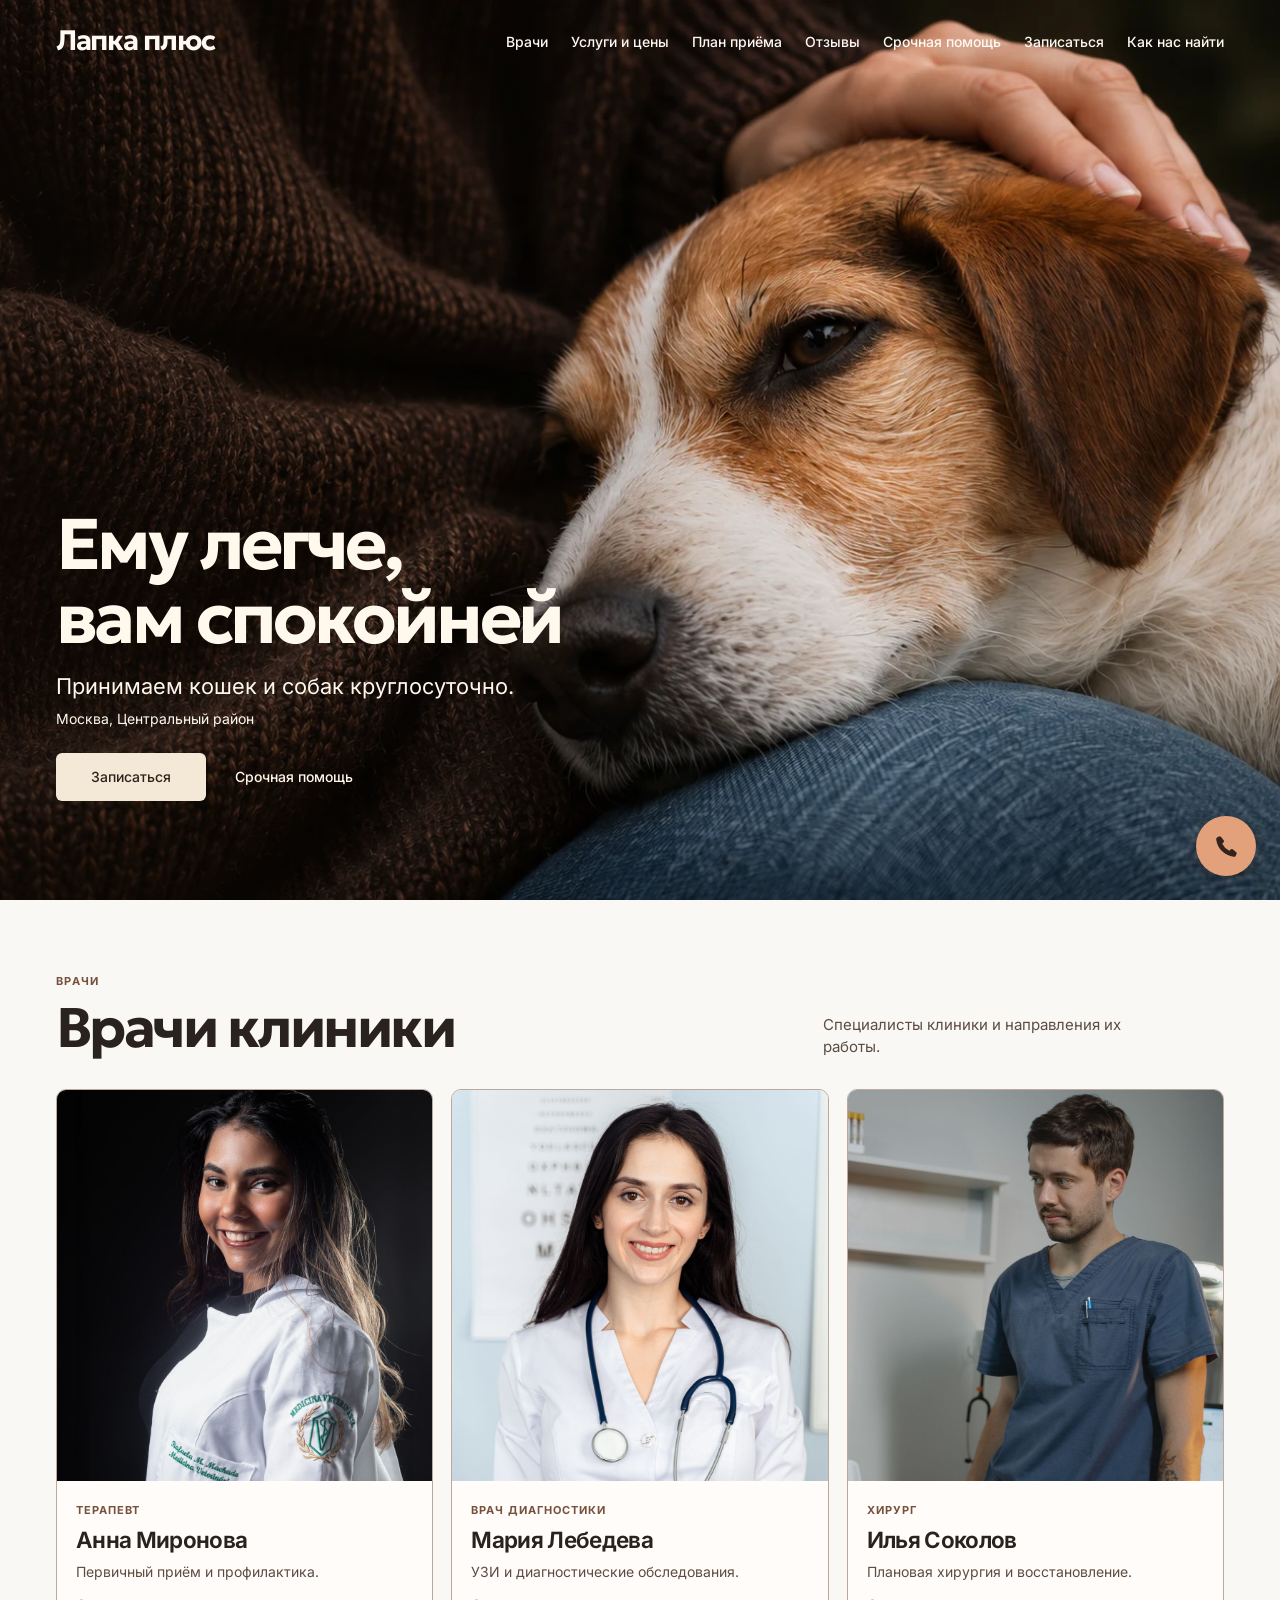
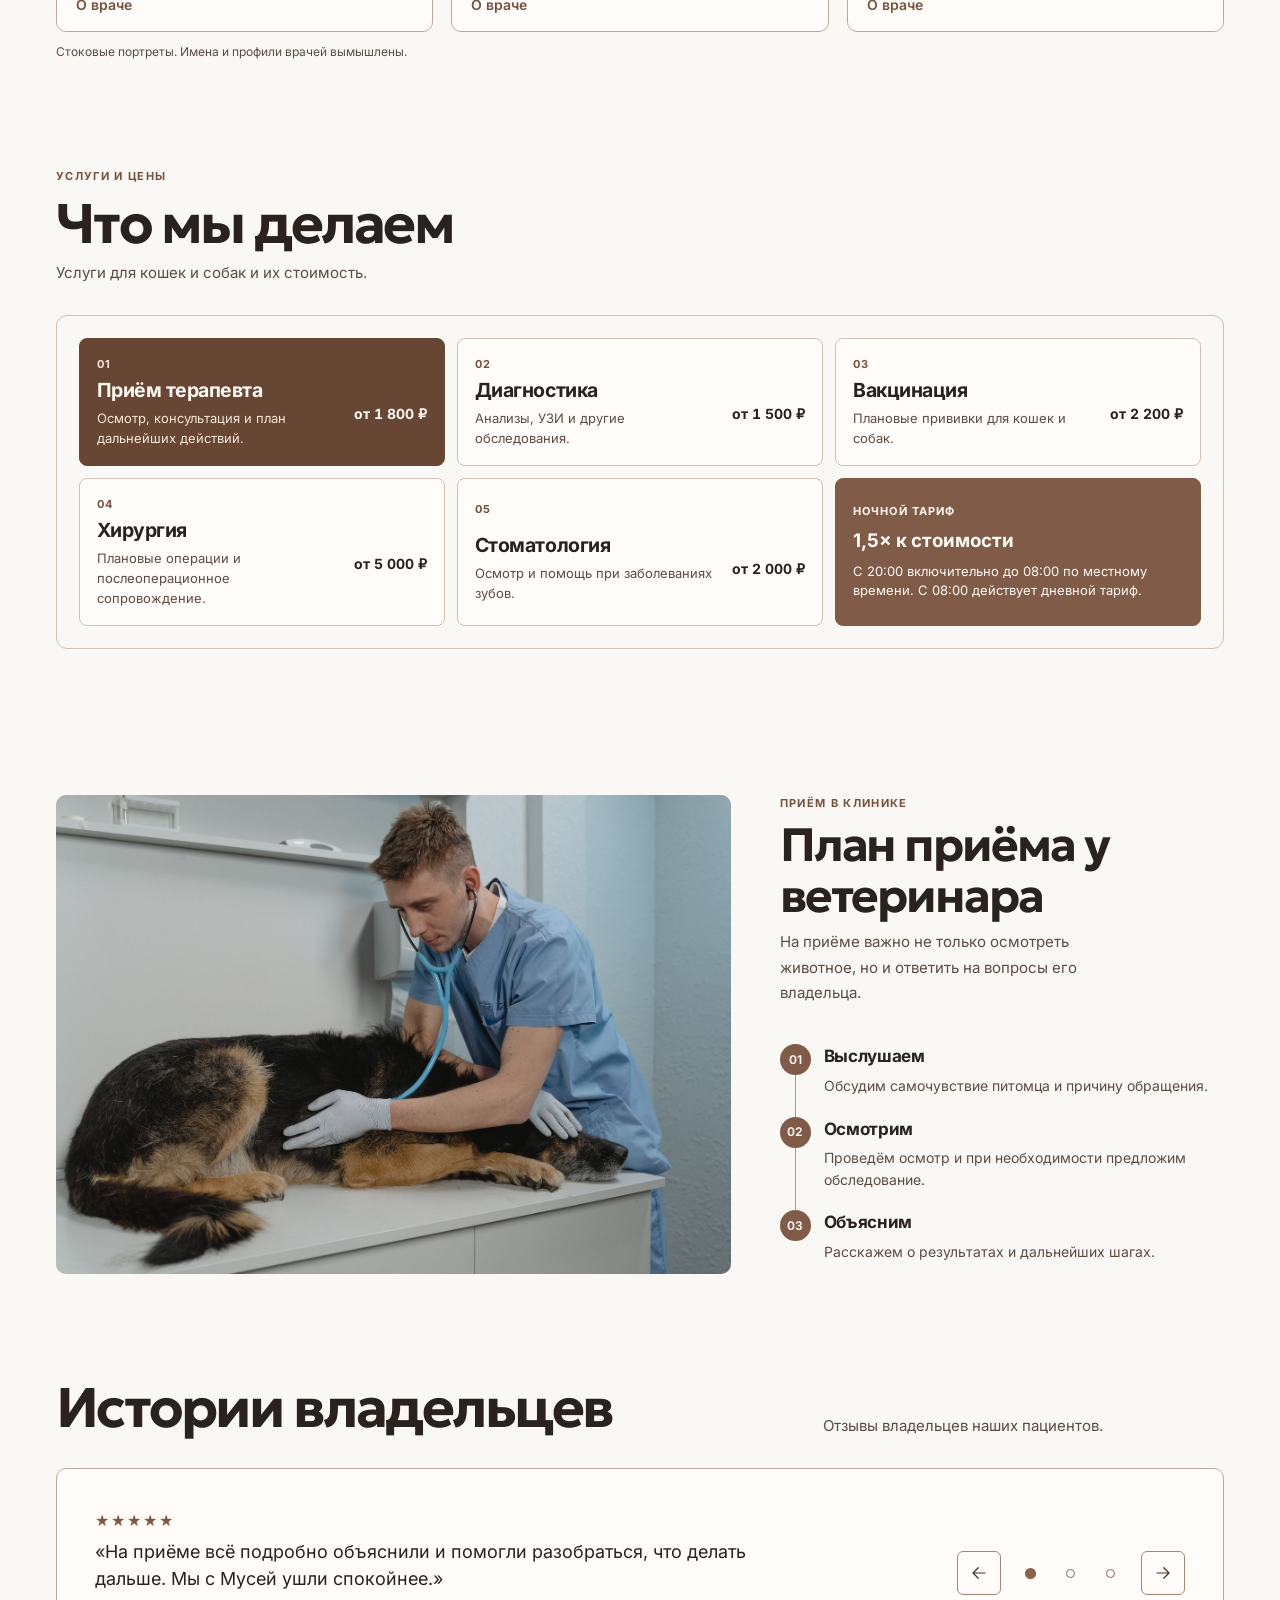
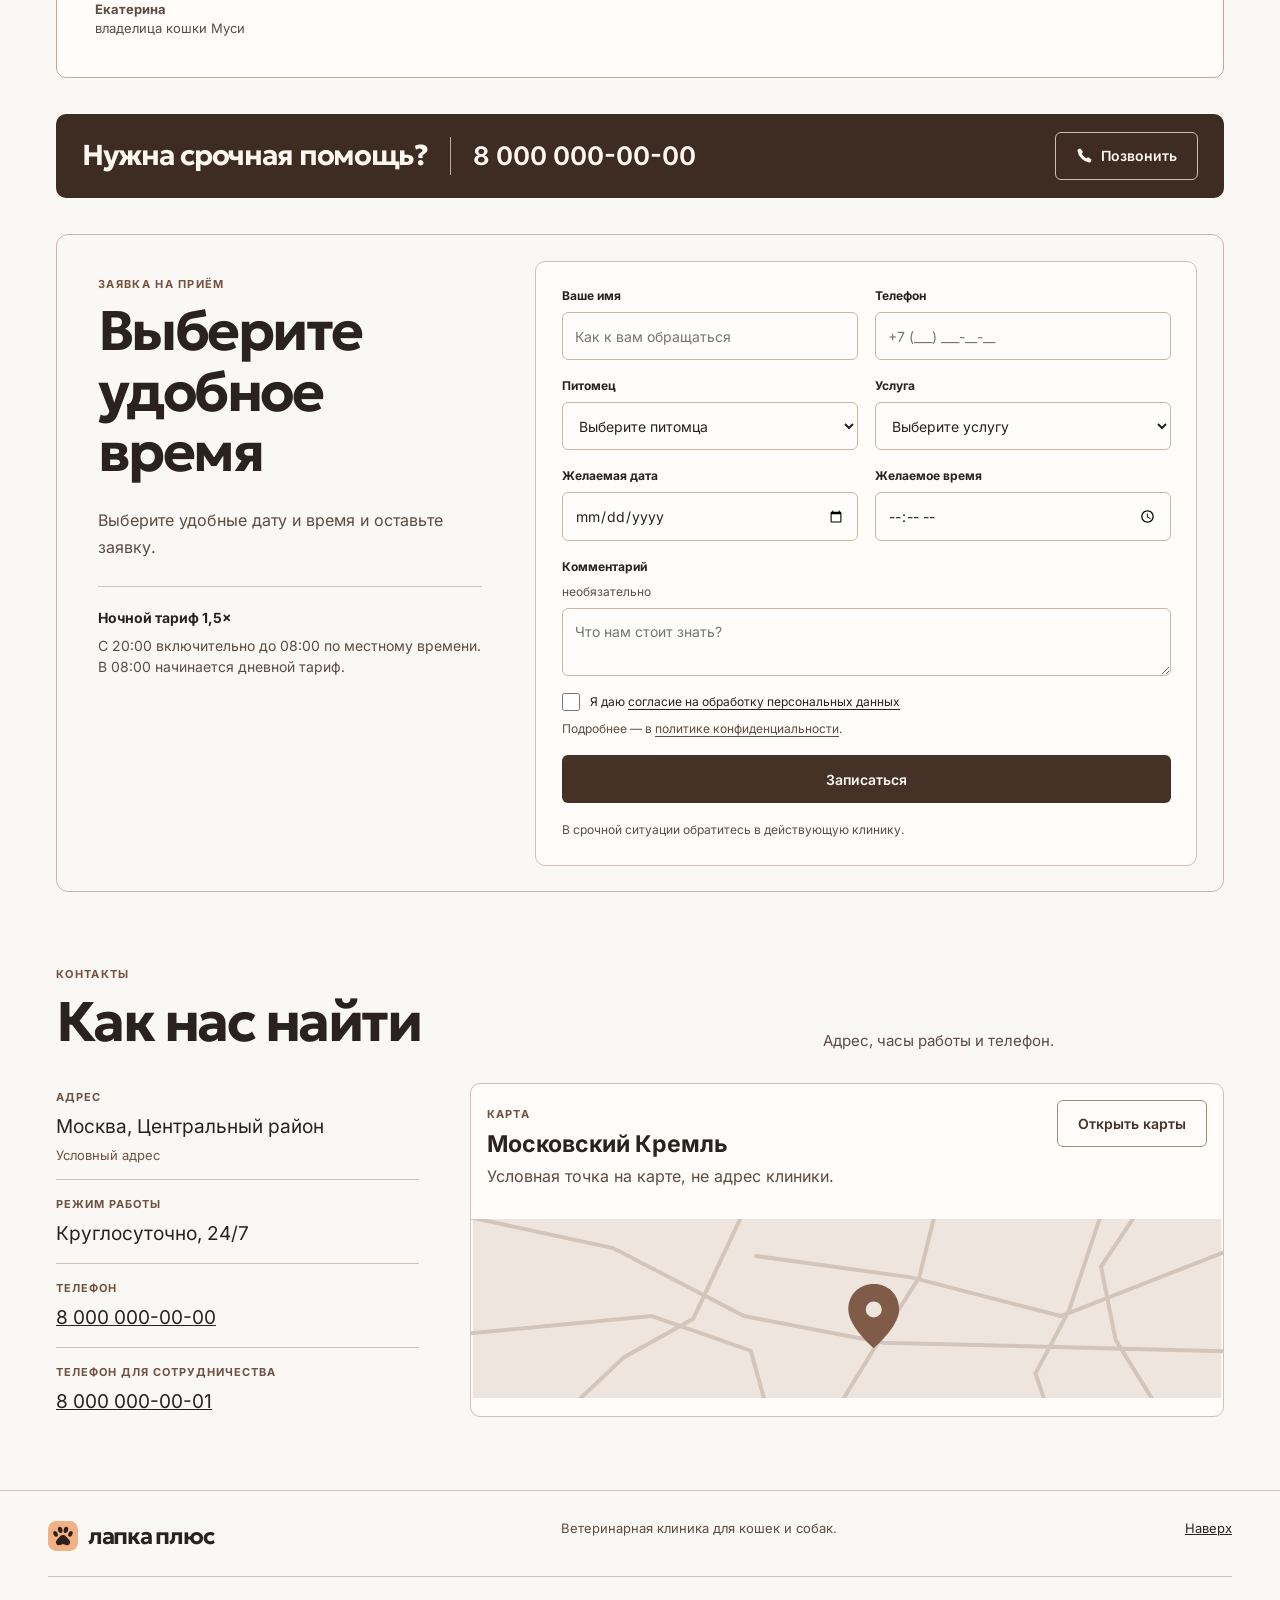
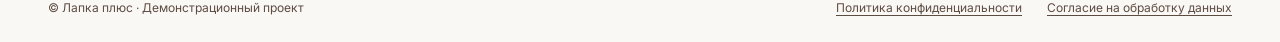
==== commit 2acf09bc: "Blend the fixed header into a brown bar when scrolling" ====
--- a/index.html
+++ b/index.html
@@ -9,7 +9,7 @@
   <link rel="preload" href="assets/geologica-latin.woff2" as="font" type="font/woff2" crossorigin>
   <link rel="preload" href="assets/inter-cyrillic.woff2" as="font" type="font/woff2" crossorigin>
   <link rel="preload" href="assets/inter-latin.woff2" as="font" type="font/woff2" crossorigin>
-  <link rel="stylesheet" href="fonts.css?v=2"><link rel="stylesheet" href="styles.css?v=11"><link rel="stylesheet" href="hero.css?v=6"><script src="app.js?v=11" defer></script>
+  <link rel="stylesheet" href="fonts.css?v=2"><link rel="stylesheet" href="styles.css?v=11"><link rel="stylesheet" href="hero.css?v=7"><script src="app.js?v=12" defer></script>
 </head>
 <body class="home final-design" id="top">
 <a class="skip" href="#main">Перейти к содержанию</a>
--- a/hero.css
+++ b/hero.css
@@ -6,7 +6,7 @@
 .home { --opening-header: var(--sticky-header-height); }
 
 .home .site-header {
-  position: absolute;
+  position: fixed;
   isolation: isolate;
   display: flex;
   justify-content: space-between;
@@ -41,30 +41,14 @@
   background: linear-gradient(90deg, #150d0866, transparent 68%);
 }
 
-.home .site-header.is-floating {
-  position: fixed;
-  inset: max(10px, env(safe-area-inset-top)) 0 auto;
-  width: max-content;
-  max-width: calc(100% - 32px);
-  height: auto;
-  padding: 3px 20px;
-  color: #34251d;
-  background: rgb(255 249 241 / .92);
-  border: 1px solid #b59c8a;
-  border-radius: 14px;
-  box-shadow: 0 5px 18px rgb(44 28 20 / .10);
-  backdrop-filter: blur(10px);
-  animation: floating-nav-enter 180ms var(--ease-out) both;
-}
-
-.site-header.is-floating .brand { display: none; }
-.site-header.is-floating .nav a { display: flex; align-items: center; min-height: 44px; }
-.site-header.is-floating .nav a:hover { color: #83492f; }
-.site-header.is-floating :focus-visible { outline-color: #8c472f; }
-
-@keyframes floating-nav-enter {
-  from { opacity: 0; transform: translateY(-5px); }
-  to { opacity: 1; transform: none; }
+.site-header::before {
+  content: "";
+  position: absolute;
+  inset: 0;
+  z-index: -1;
+  pointer-events: none;
+  background: #4d3529;
+  opacity: var(--header-fill, 0);
 }
 
 @media (max-width: 940px) {
@@ -138,15 +122,6 @@
 
 @media (max-width: 840px) {
   .home .site-header { justify-content: space-between; }
-  .home .site-header.is-floating {
-    inset-inline: auto max(14px, env(safe-area-inset-right));
-    margin: 0;
-    padding: 0;
-  }
-
-  .site-header.is-floating .menu-toggle { color: inherit; border-radius: 13px; }
-  .site-header.is-floating .menu-toggle:active,
-  .site-header.is-floating .menu-toggle[aria-expanded="true"] { background-color: #ebddd1; }
   .site-header .menu-toggle { gap: 4px; }
   .site-header .menu-toggle[aria-expanded="true"] span:first-child { transform: translateY(6px) rotate(45deg); }
   .site-header .menu-toggle[aria-expanded="true"] span:nth-child(2) { opacity: 0; transform: scaleX(.4); }
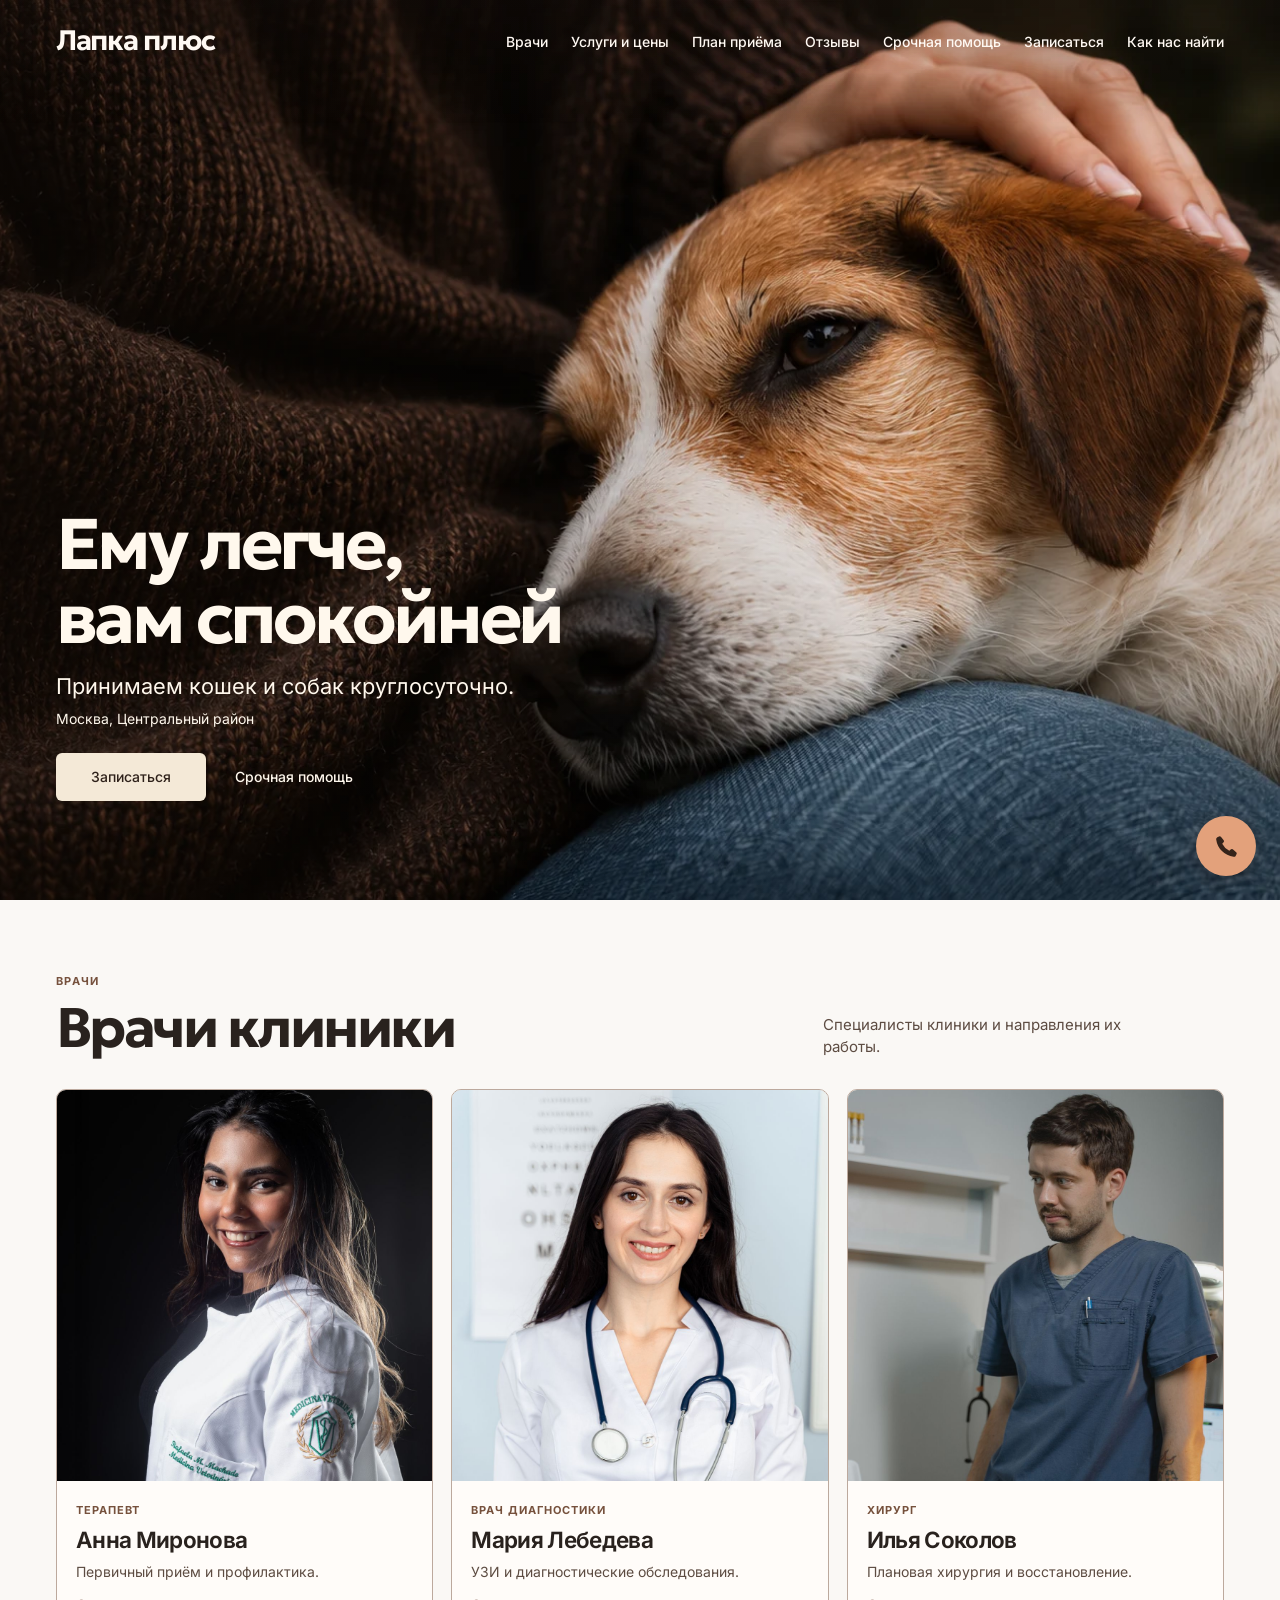
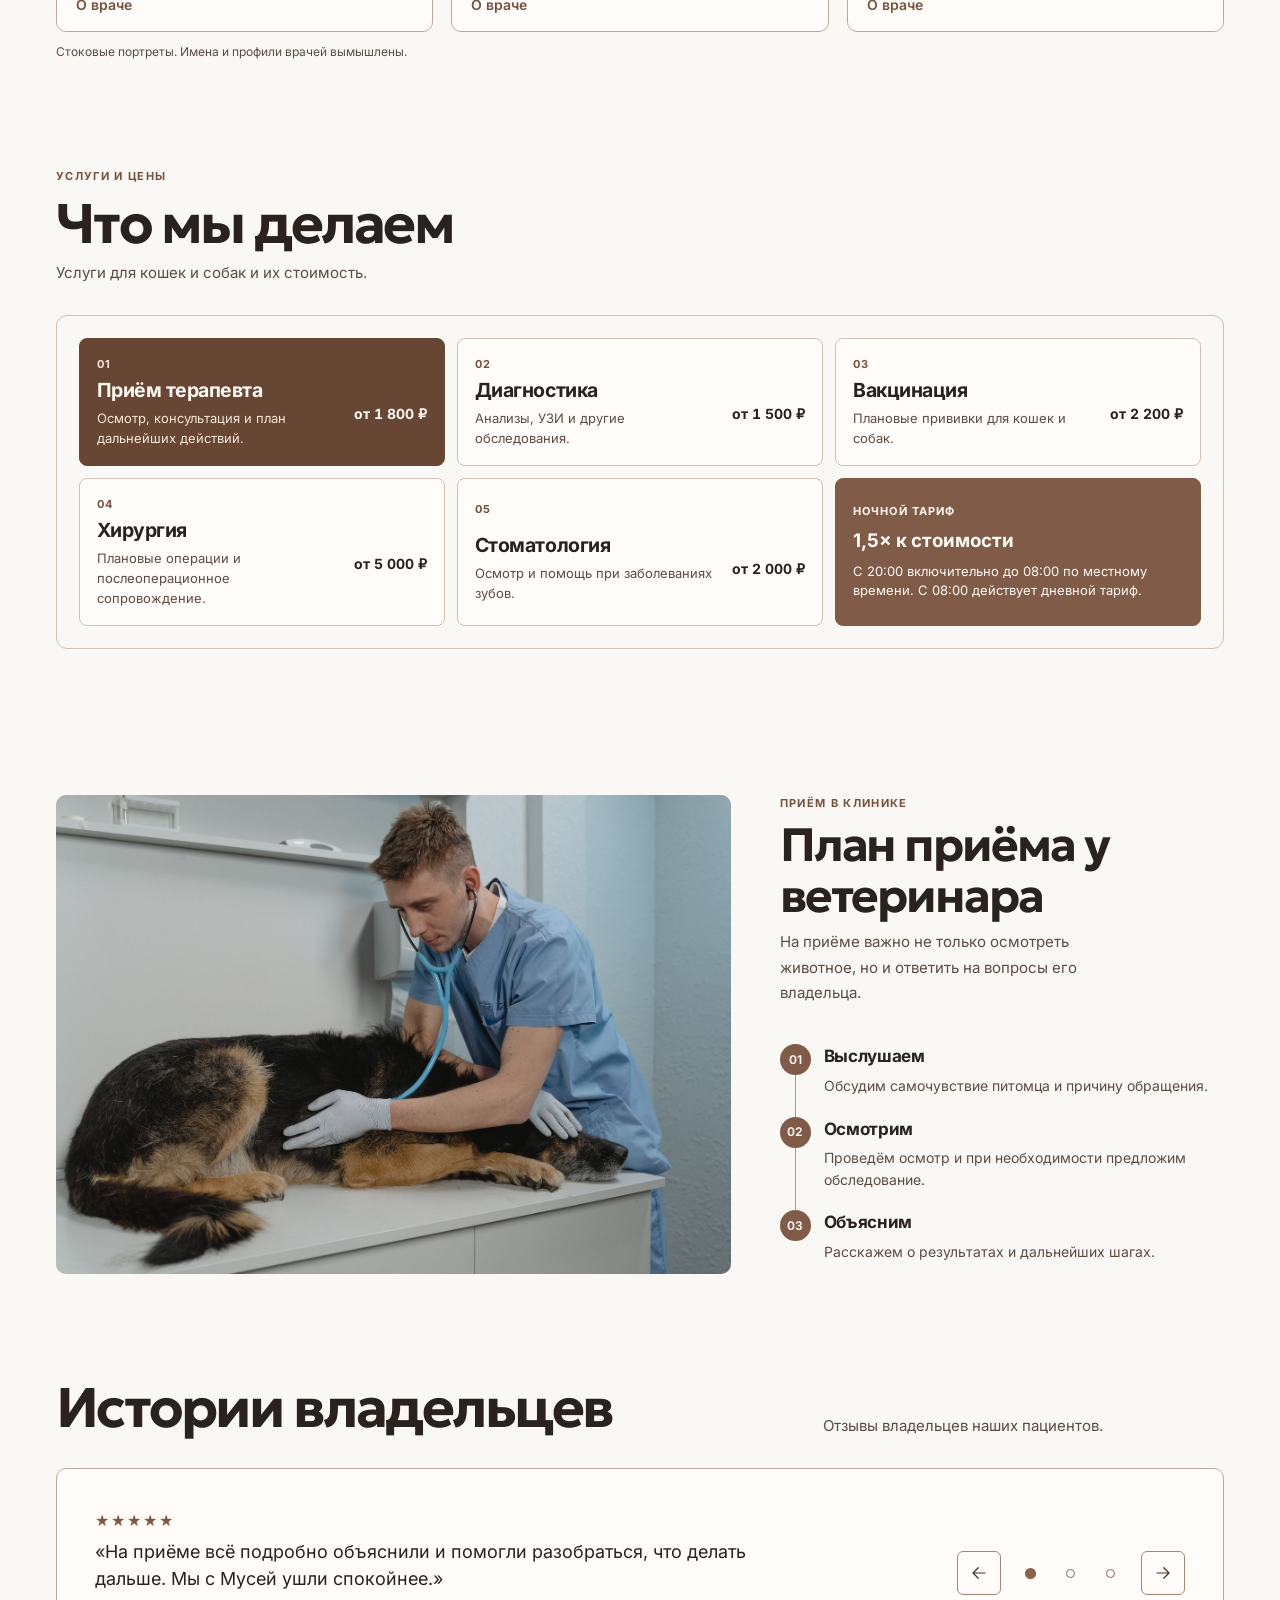
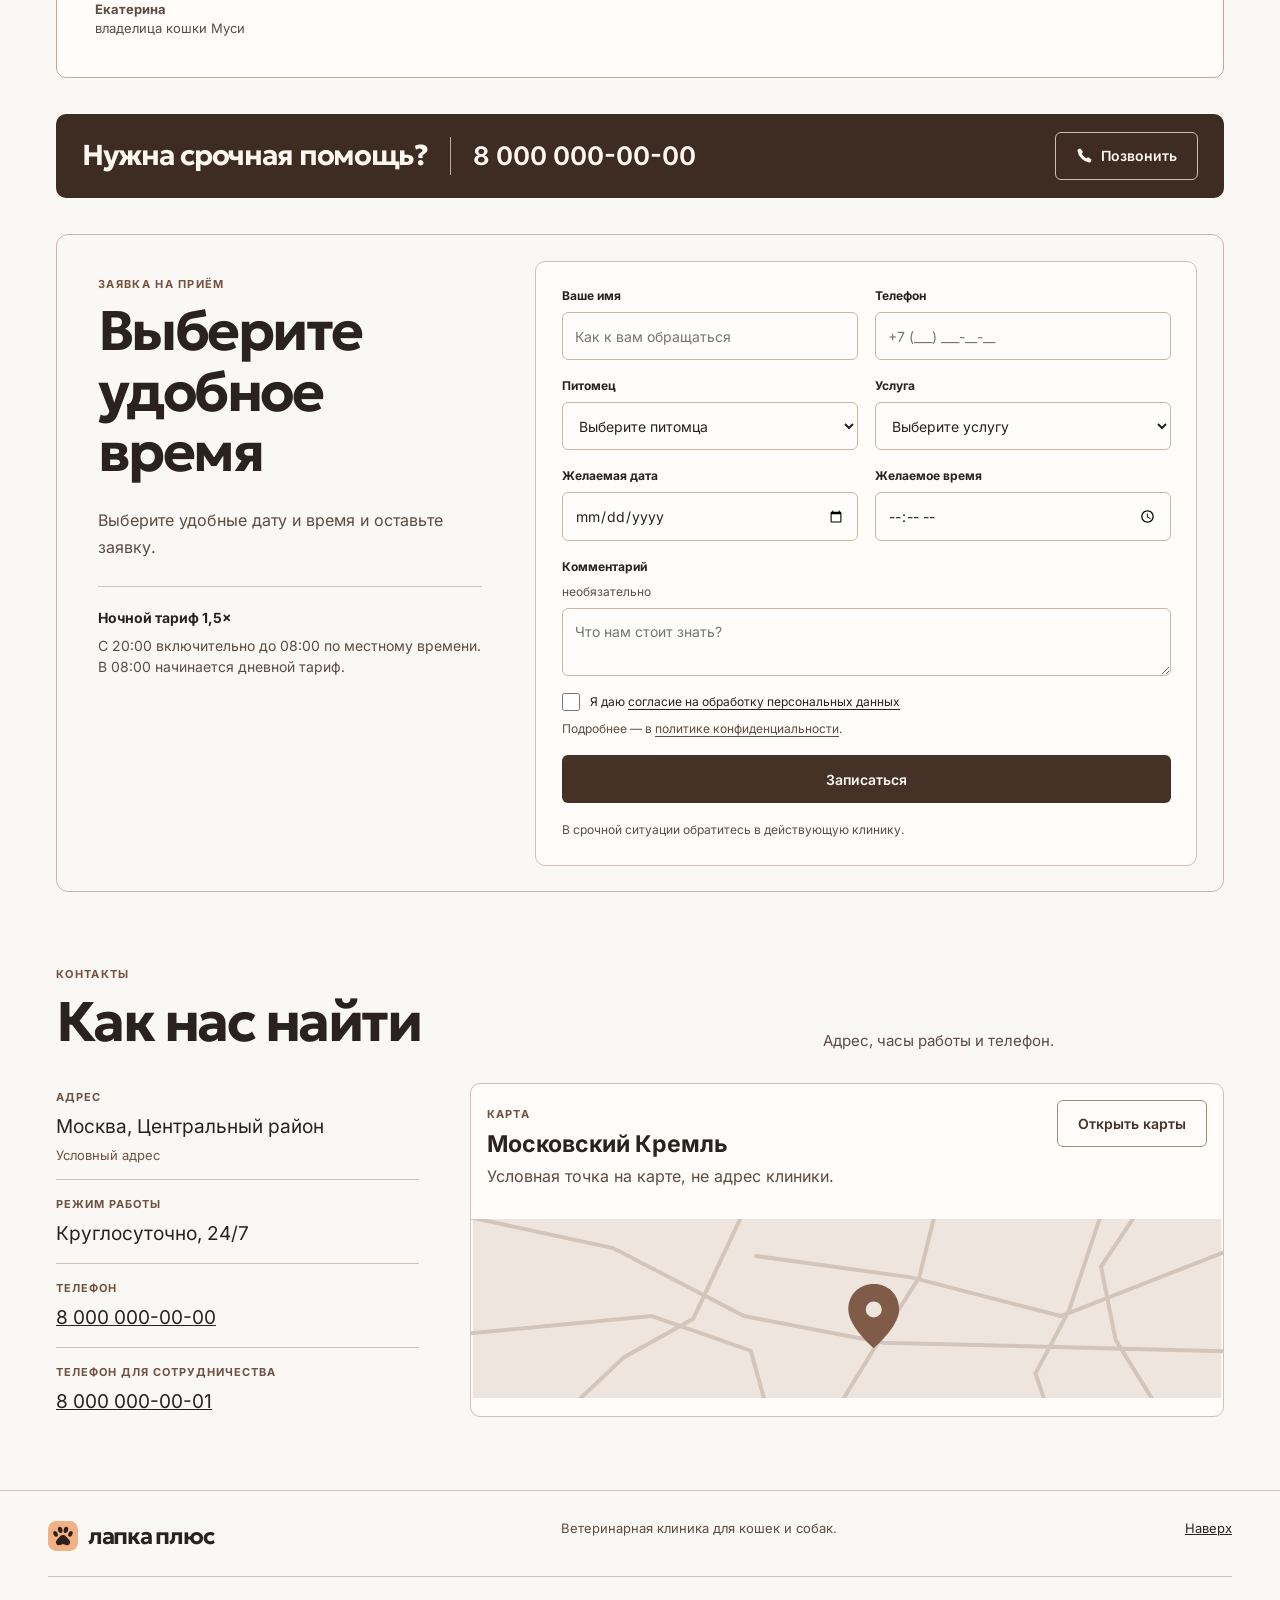
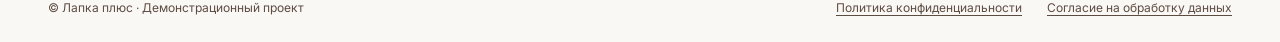
==== commit 766f77b6: "Soften header contrast with a top vignette" ====
--- a/index.html
+++ b/index.html
@@ -9,7 +9,7 @@
   <link rel="preload" href="assets/geologica-latin.woff2" as="font" type="font/woff2" crossorigin>
   <link rel="preload" href="assets/inter-cyrillic.woff2" as="font" type="font/woff2" crossorigin>
   <link rel="preload" href="assets/inter-latin.woff2" as="font" type="font/woff2" crossorigin>
-  <link rel="stylesheet" href="fonts.css?v=2"><link rel="stylesheet" href="styles.css?v=11"><link rel="stylesheet" href="hero.css?v=7"><script src="app.js?v=12" defer></script>
+  <link rel="stylesheet" href="fonts.css?v=2"><link rel="stylesheet" href="styles.css?v=11"><link rel="stylesheet" href="hero.css?v=9"><script src="app.js?v=13" defer></script>
 </head>
 <body class="home final-design" id="top">
 <a class="skip" href="#main">Перейти к содержанию</a>
--- a/hero.css
+++ b/hero.css
@@ -41,14 +41,25 @@
   background: linear-gradient(90deg, #150d0866, transparent 68%);
 }
 
-.site-header::before {
+.site-header::before,
+.site-header::after {
   content: "";
   position: absolute;
-  inset: 0;
+  inset: 0 0 auto;
+  height: calc(100% + 42px);
   z-index: -1;
   pointer-events: none;
-  background: #4d3529;
+}
+
+.site-header::before {
+  background: linear-gradient(180deg, #1b120e40, #1b120e24 40%, transparent 100%);
+}
+
+.site-header::after {
+  background: linear-gradient(180deg,
+    #29221ecc 0%, #29221eb3 40%, #29221e59 66%, transparent 100%);
   opacity: var(--header-fill, 0);
+  transition: opacity 340ms cubic-bezier(.4, 0, .2, 1);
 }
 
 @media (max-width: 940px) {
@@ -131,7 +142,7 @@
 @media (max-width: 680px) {
   .opening-photo .image img { object-position: 76% 0; }
   .opening-photo::after {
-    background: linear-gradient(180deg, #170e0880, transparent 15% 46%, #170e084d 68%, #170e0873);
+    background: linear-gradient(180deg, transparent 46%, #170e084d 68%, #170e0873);
   }
 
   .hero-stage .copy { padding-block: clamp(180px, 42svh, 420px) max(24px, env(safe-area-inset-bottom)); }
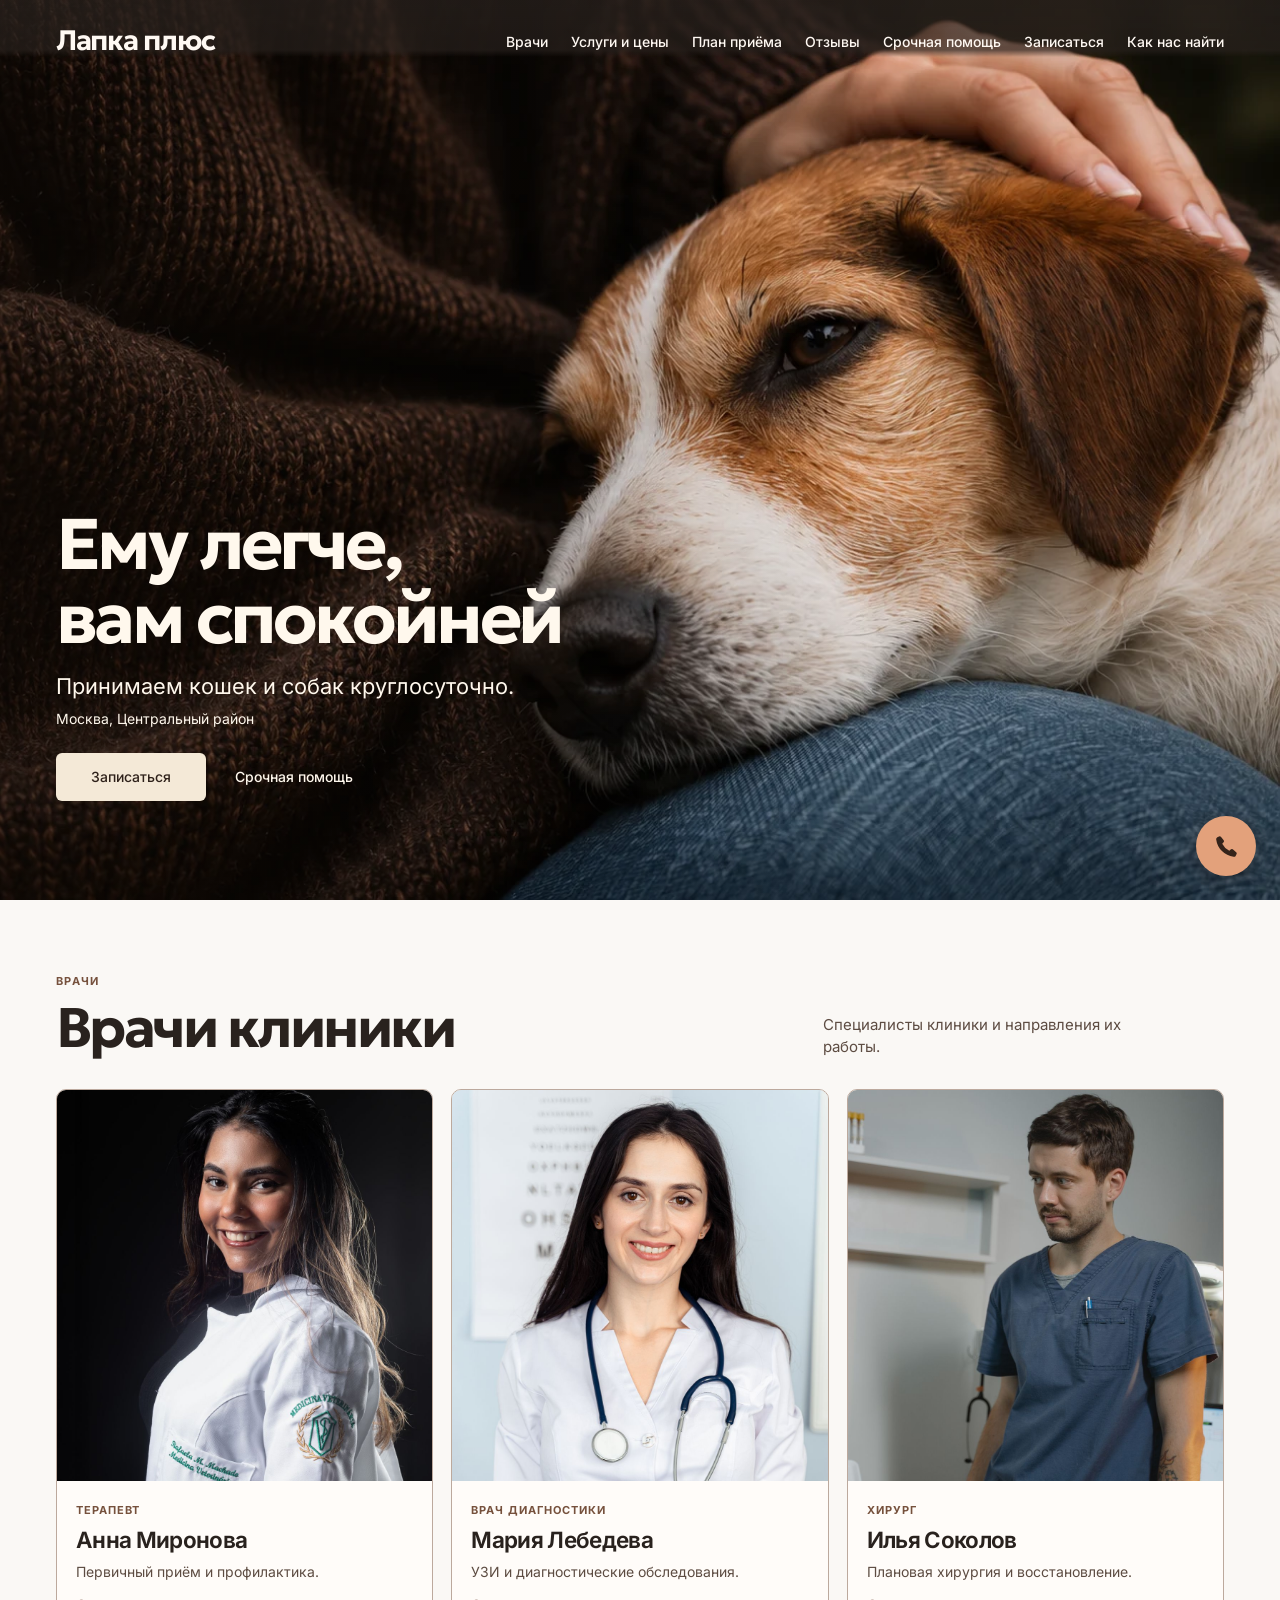
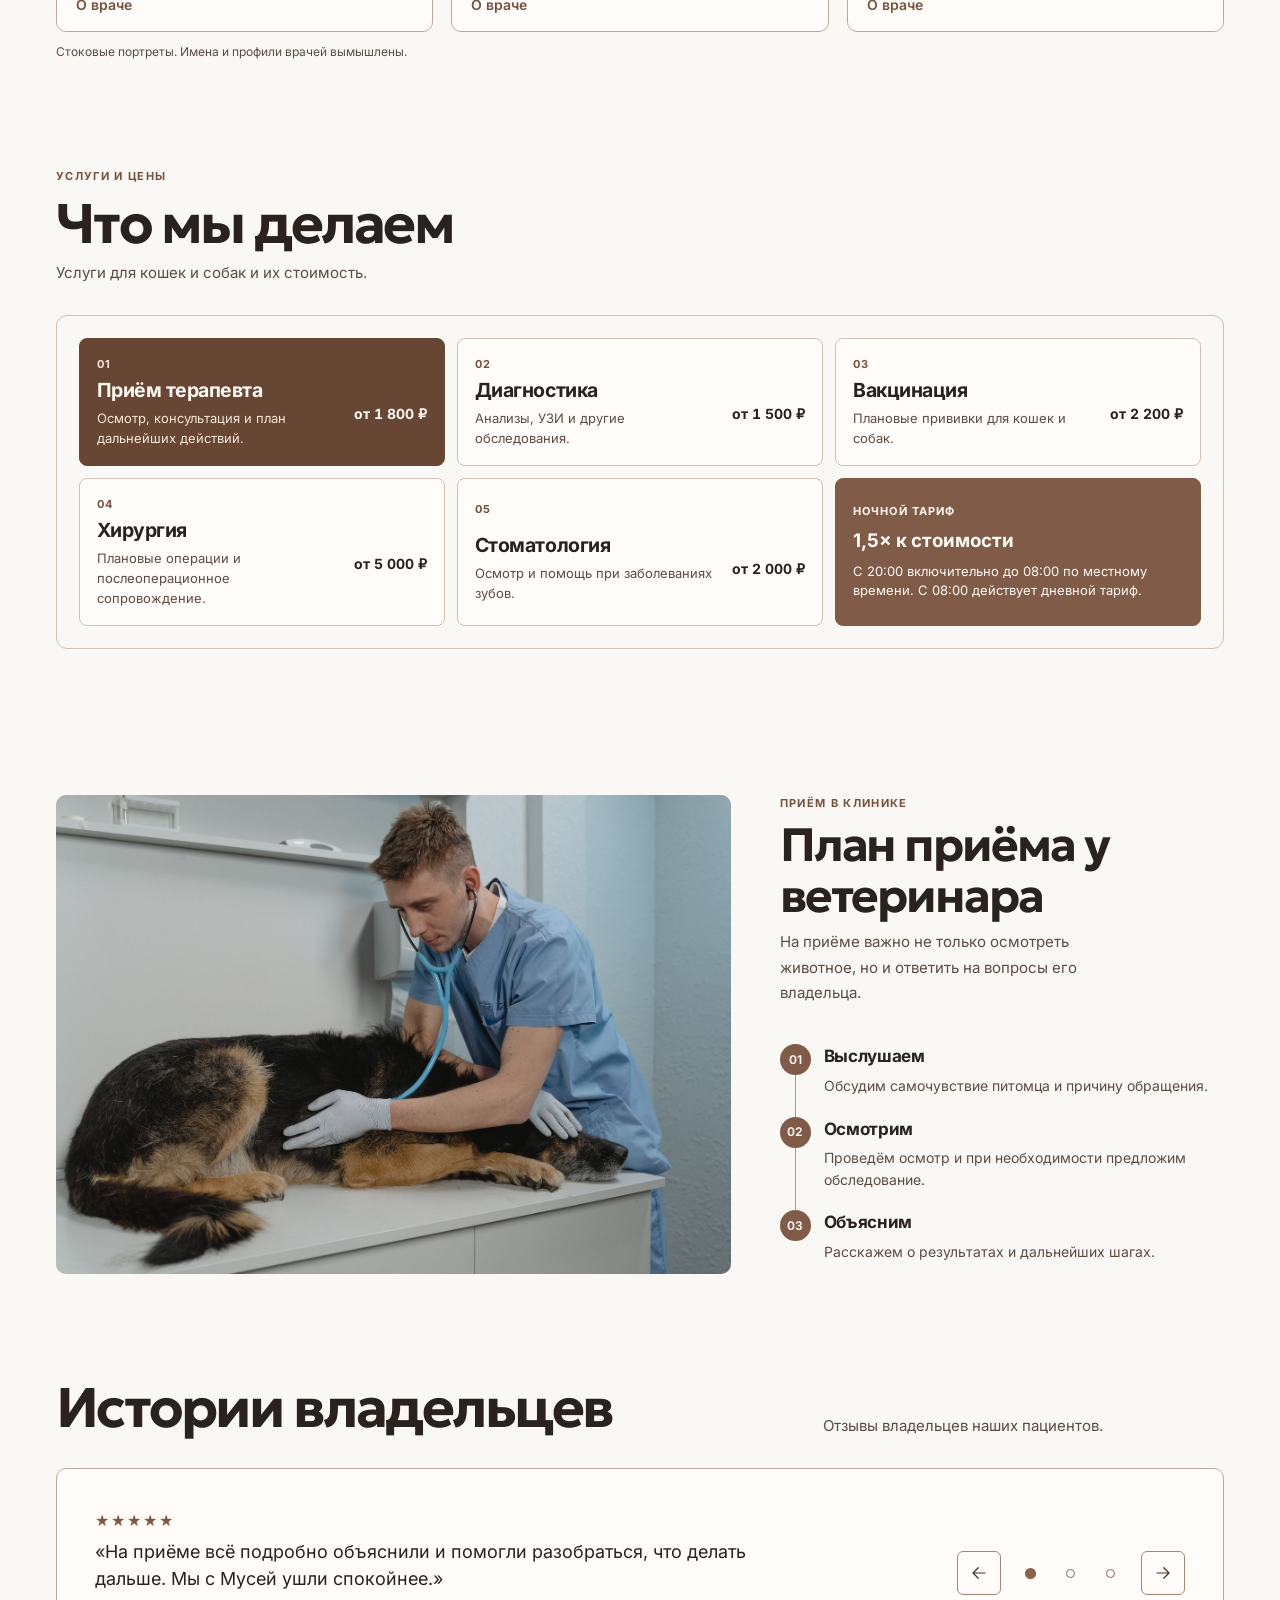
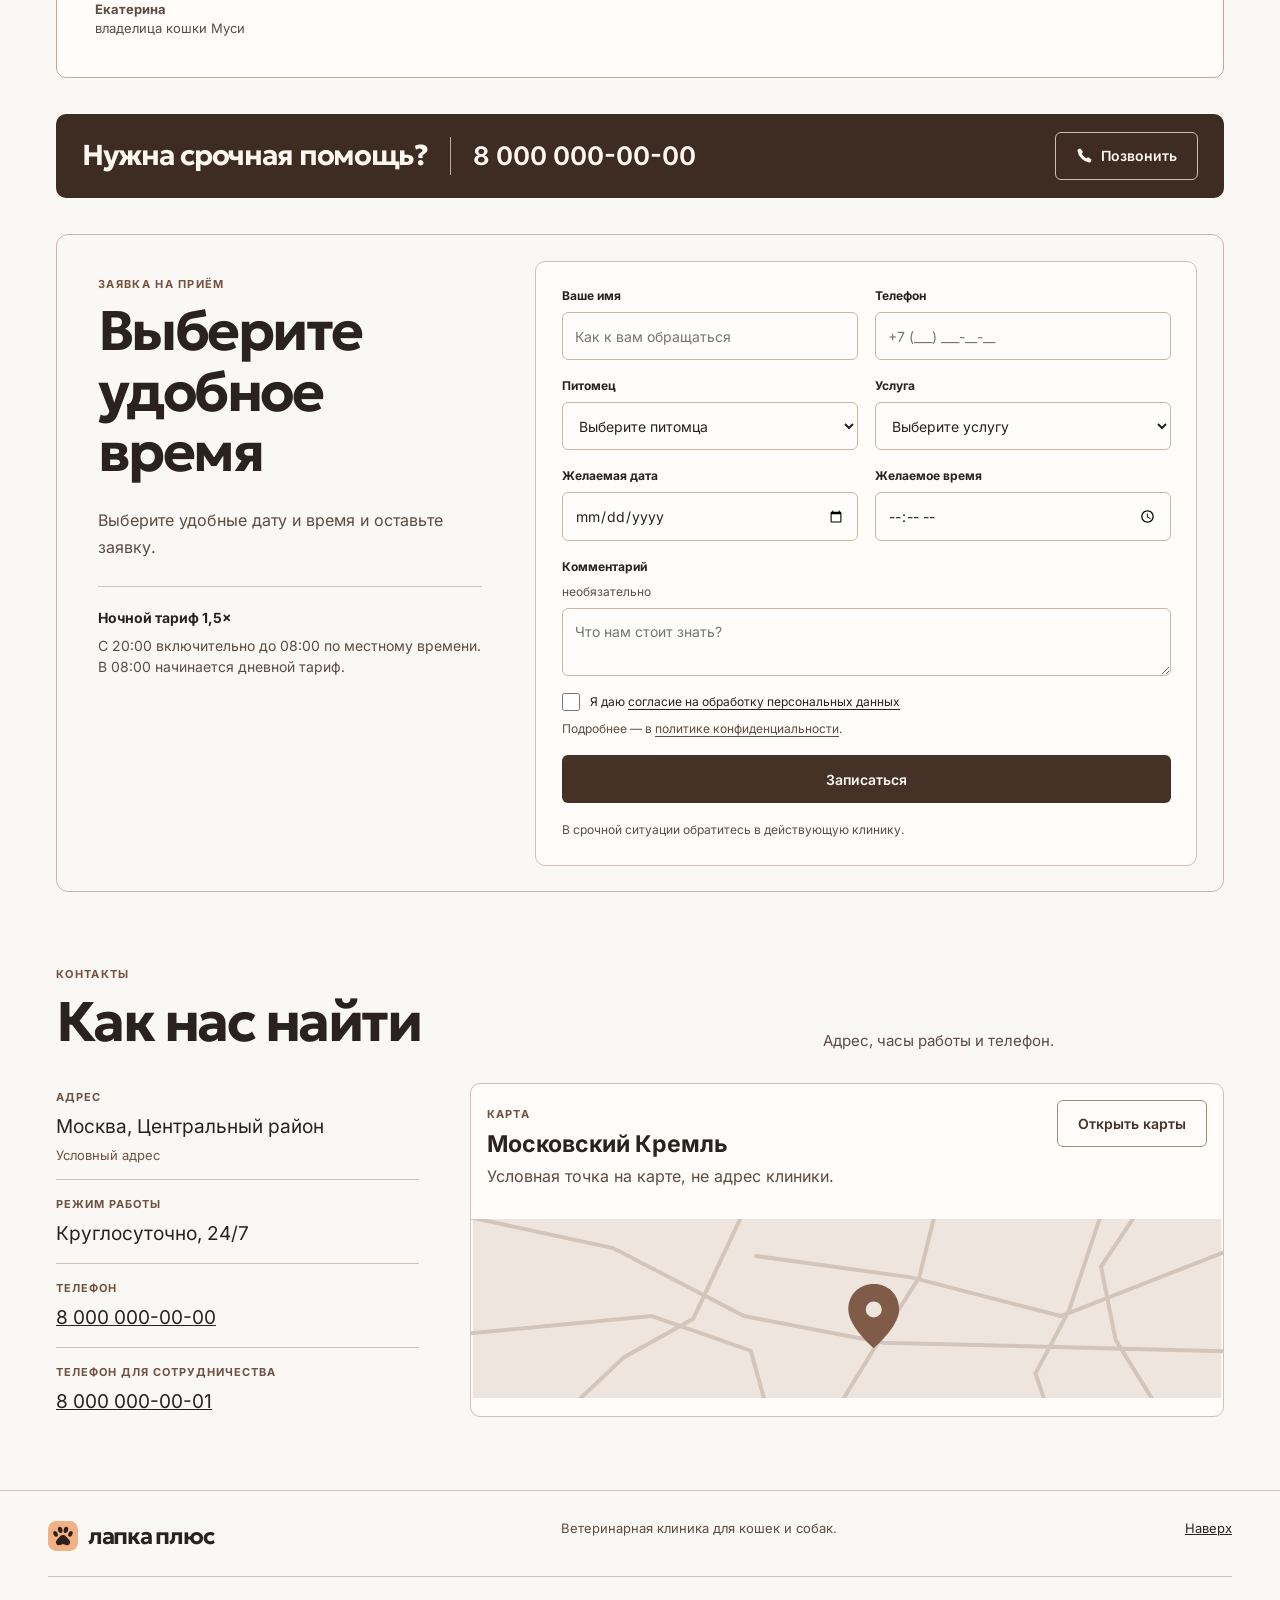
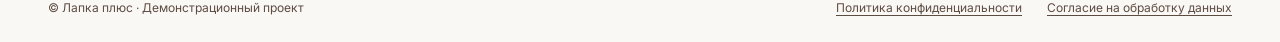
==== commit 2edbae55: "Keep the header vignette short and steady" ====
--- a/index.html
+++ b/index.html
@@ -9,7 +9,7 @@
   <link rel="preload" href="assets/geologica-latin.woff2" as="font" type="font/woff2" crossorigin>
   <link rel="preload" href="assets/inter-cyrillic.woff2" as="font" type="font/woff2" crossorigin>
   <link rel="preload" href="assets/inter-latin.woff2" as="font" type="font/woff2" crossorigin>
-  <link rel="stylesheet" href="fonts.css?v=2"><link rel="stylesheet" href="styles.css?v=11"><link rel="stylesheet" href="hero.css?v=9"><script src="app.js?v=13" defer></script>
+  <link rel="stylesheet" href="fonts.css?v=2"><link rel="stylesheet" href="styles.css?v=11"><link rel="stylesheet" href="hero.css?v=10"><script src="app.js?v=14" defer></script>
 </head>
 <body class="home final-design" id="top">
 <a class="skip" href="#main">Перейти к содержанию</a>
--- a/hero.css
+++ b/hero.css
@@ -41,25 +41,14 @@
   background: linear-gradient(90deg, #150d0866, transparent 68%);
 }
 
-.site-header::before,
-.site-header::after {
+.site-header::before {
   content: "";
   position: absolute;
   inset: 0 0 auto;
-  height: calc(100% + 42px);
+  height: calc(var(--opening-header) / 2 + 16px);
   z-index: -1;
   pointer-events: none;
-}
-
-.site-header::before {
-  background: linear-gradient(180deg, #1b120e40, #1b120e24 40%, transparent 100%);
-}
-
-.site-header::after {
-  background: linear-gradient(180deg,
-    #29221ecc 0%, #29221eb3 40%, #29221e59 66%, transparent 100%);
-  opacity: var(--header-fill, 0);
-  transition: opacity 340ms cubic-bezier(.4, 0, .2, 1);
+  background: linear-gradient(180deg, #29221eb8, #29221eaa calc(100% - 7px), transparent);
 }
 
 @media (max-width: 940px) {
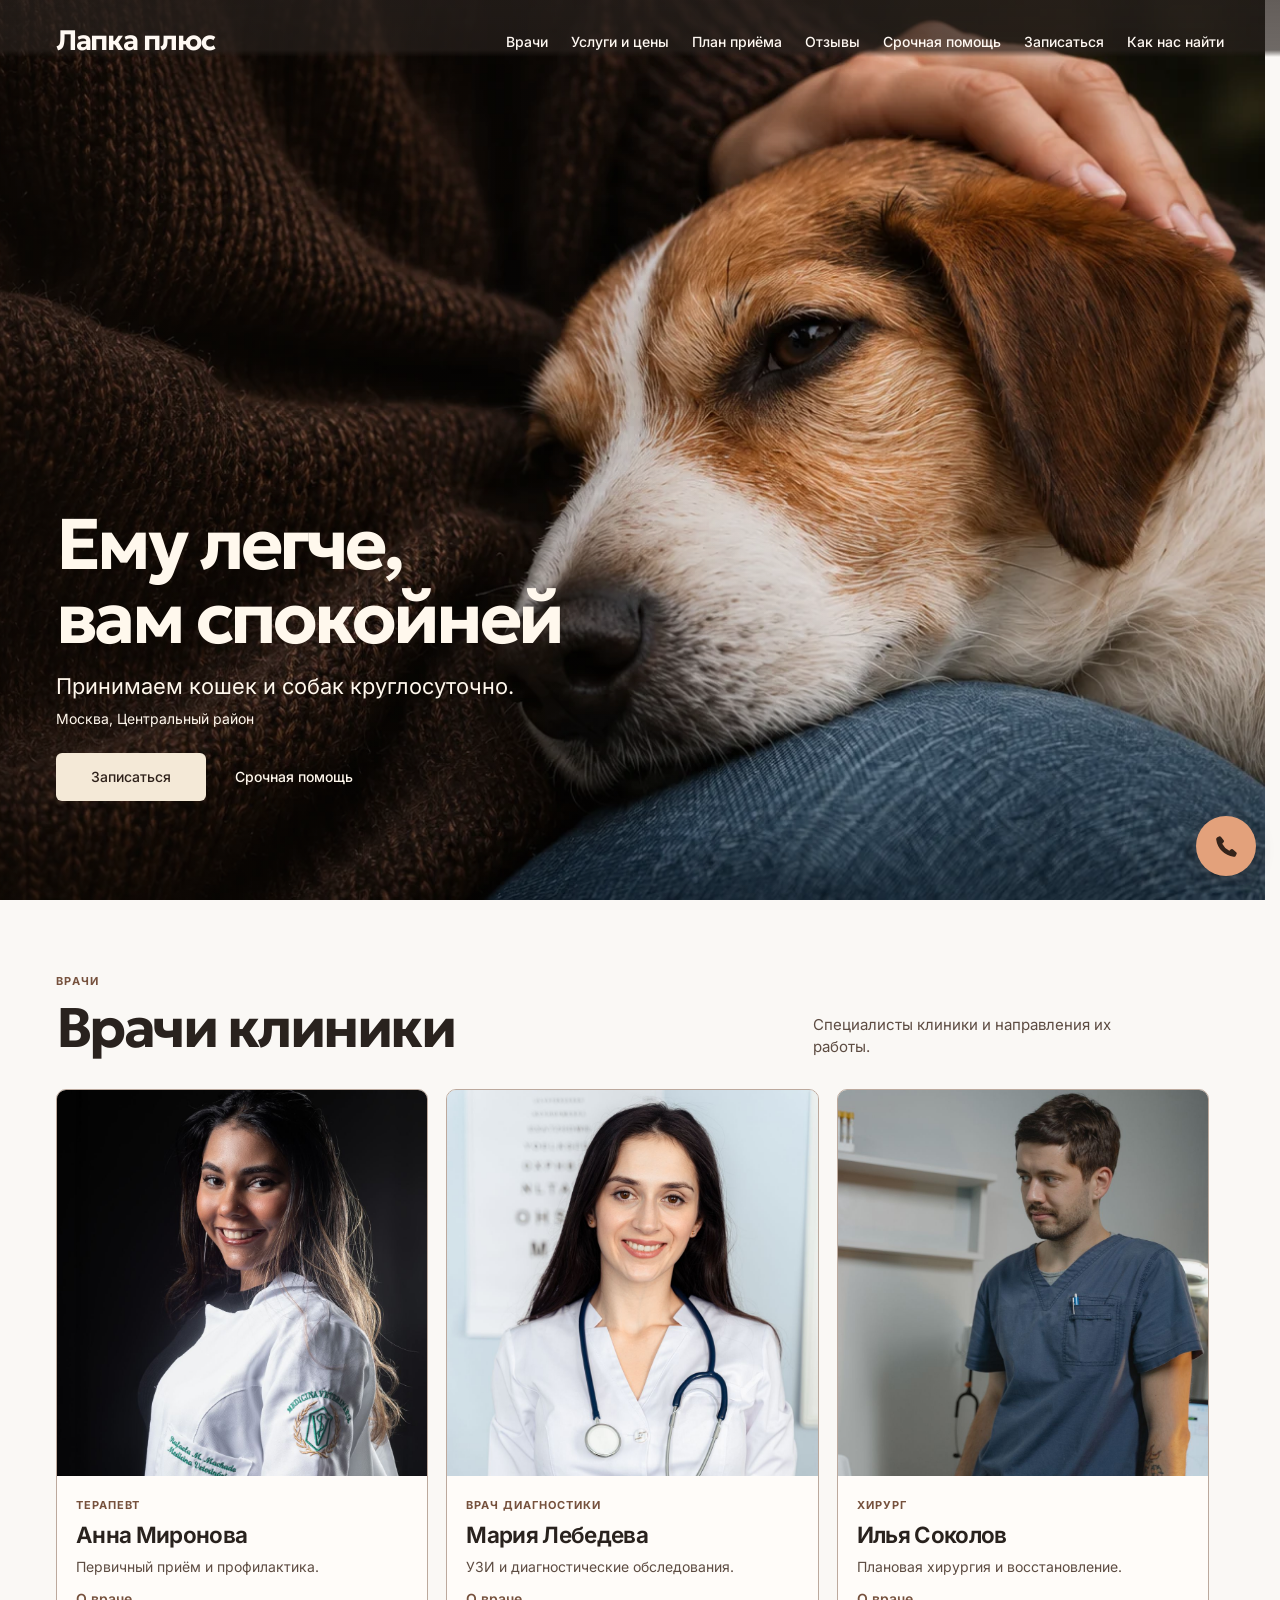
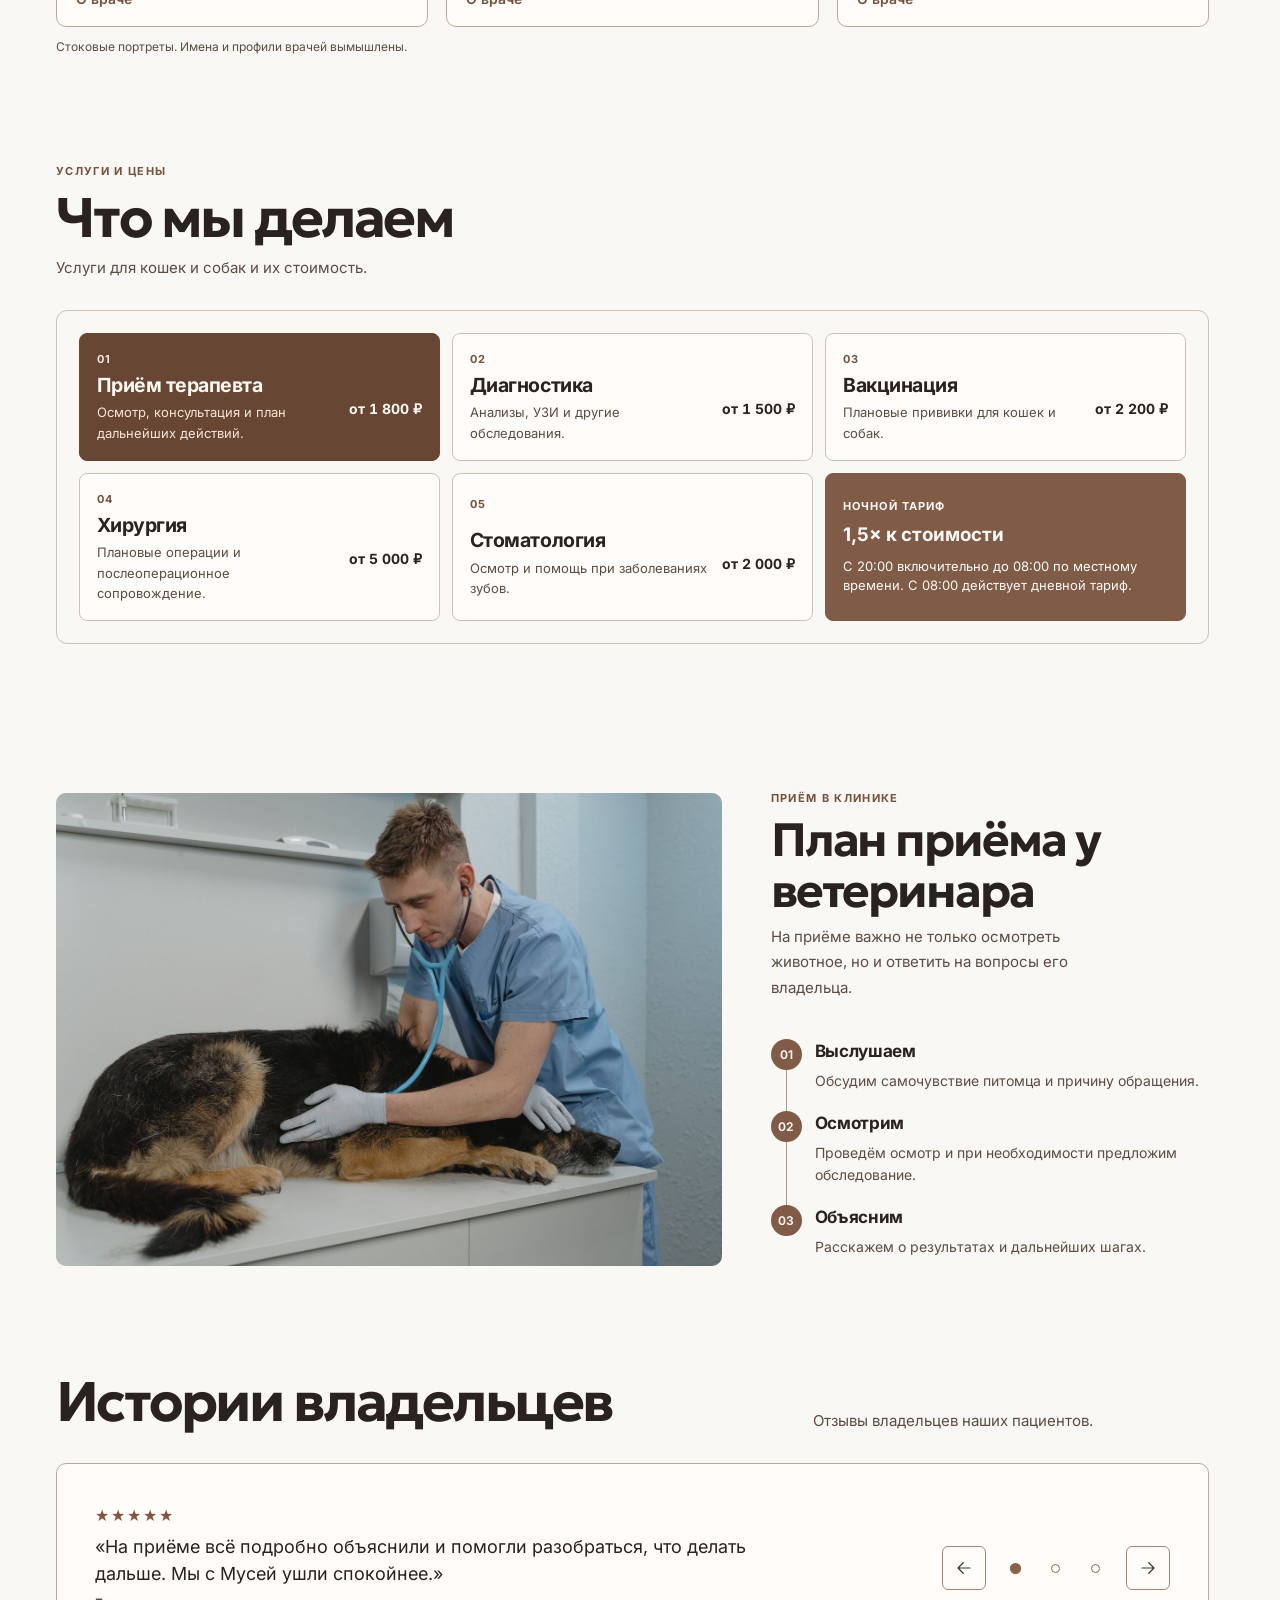
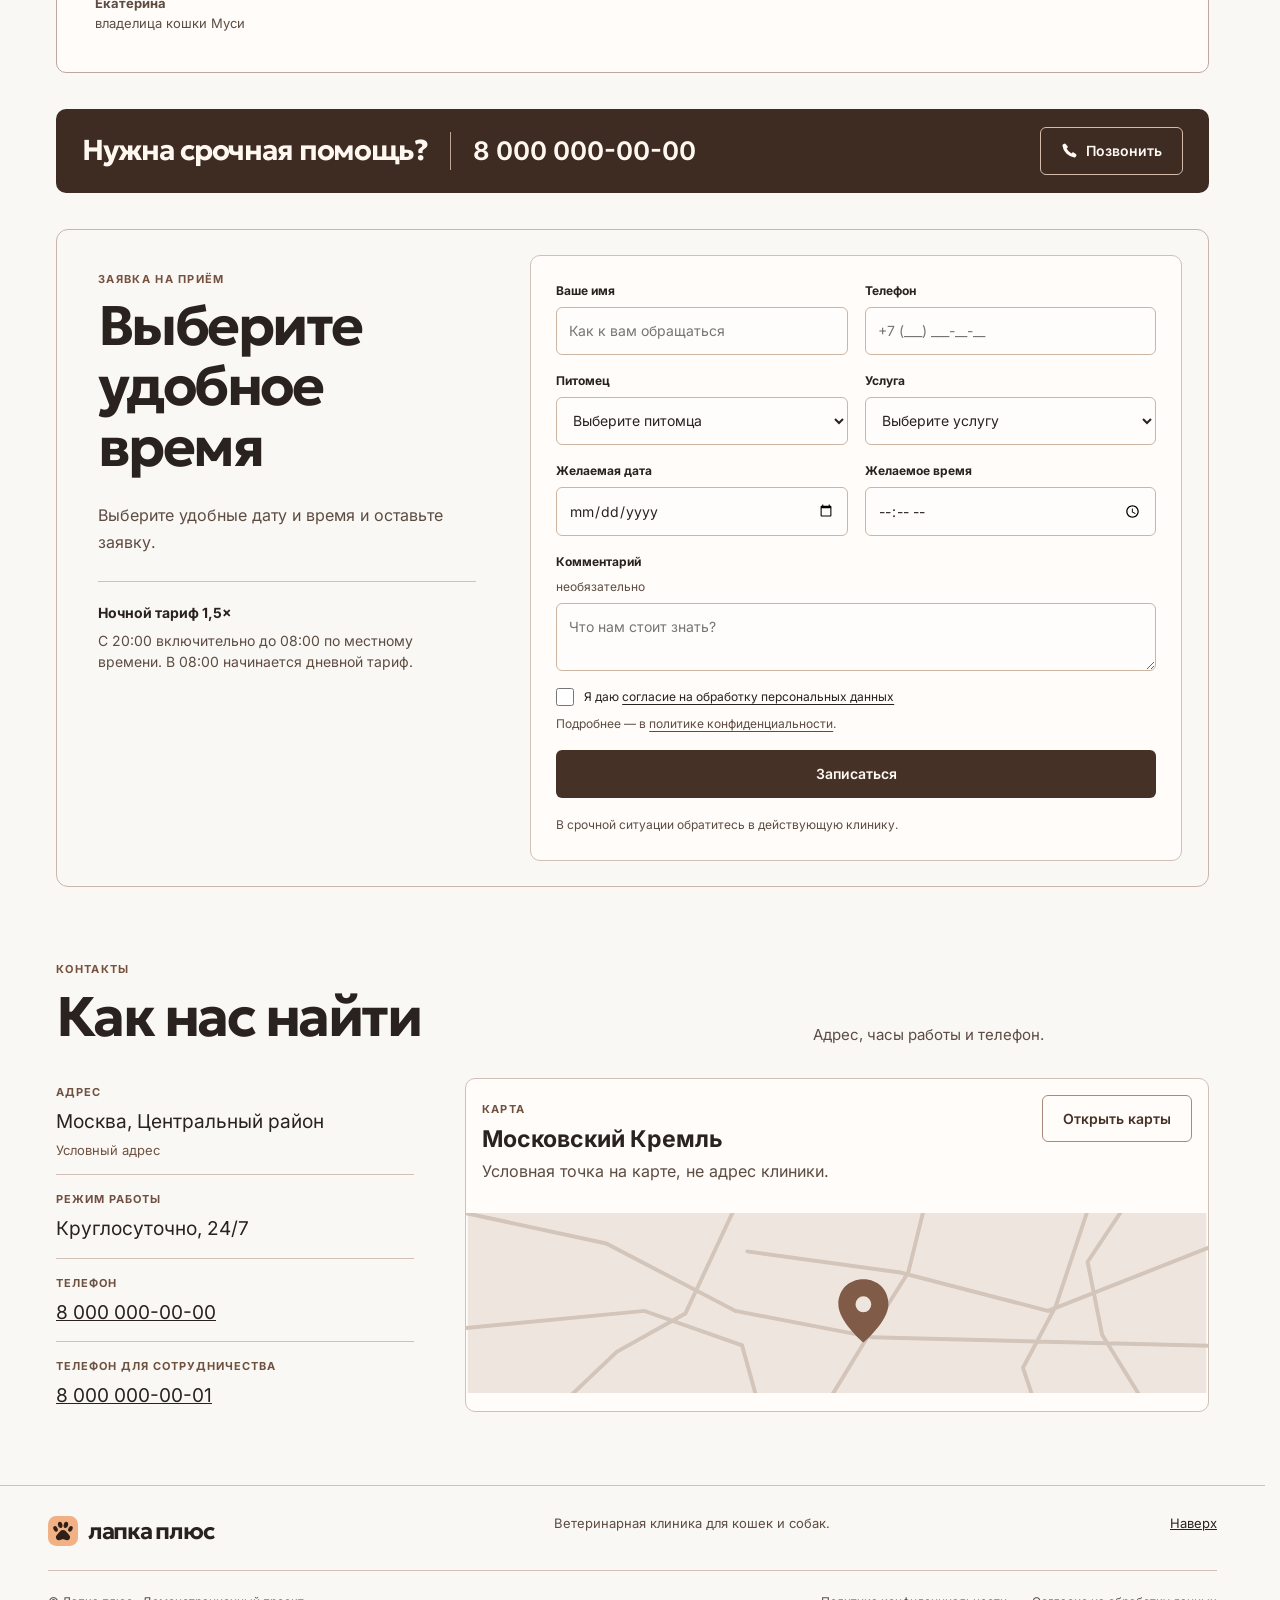
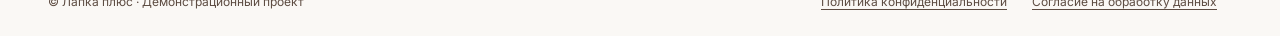
==== commit 5d17f4d1: "Keep the page steady while the mobile drawer opens" ====
--- a/index.html
+++ b/index.html
@@ -9,7 +9,7 @@
   <link rel="preload" href="assets/geologica-latin.woff2" as="font" type="font/woff2" crossorigin>
   <link rel="preload" href="assets/inter-cyrillic.woff2" as="font" type="font/woff2" crossorigin>
   <link rel="preload" href="assets/inter-latin.woff2" as="font" type="font/woff2" crossorigin>
-  <link rel="stylesheet" href="fonts.css?v=2"><link rel="stylesheet" href="styles.css?v=11"><link rel="stylesheet" href="hero.css?v=10"><script src="app.js?v=14" defer></script>
+  <link rel="stylesheet" href="fonts.css?v=2"><link rel="stylesheet" href="styles.css?v=12"><link rel="stylesheet" href="hero.css?v=10"><script src="app.js?v=14" defer></script>
 </head>
 <body class="home final-design" id="top">
 <a class="skip" href="#main">Перейти к содержанию</a>
--- a/styles.css
+++ b/styles.css
@@ -511,7 +511,11 @@
   .menu-drawer[open], .doctor-profile[open] { opacity: 0; transform: var(--dialog-offset); }
   .menu-drawer[open]::backdrop, .doctor-profile[open]::backdrop { background: transparent; }
 }
-body:has(.menu-drawer[open], .doctor-profile[open]) { overflow: hidden; }
+html { scrollbar-gutter: stable; }
+html:has(.menu-drawer[open], .doctor-profile[open]) {
+  overflow: hidden;
+  overscroll-behavior: none;
+}
 .dialog-close-form { position: absolute; top: 10px; right: 10px; z-index: 1; margin: 0; }
 .dialog-close {
   position: relative;
@@ -557,6 +561,7 @@
   --dialog-speed: 220ms;
   --dialog-open-speed: 340ms;
   --dialog-offset: translateX(100%);
+  position: fixed;
   max-width: none;
   max-height: none;
   width: min(380px, calc(100% - 30px));
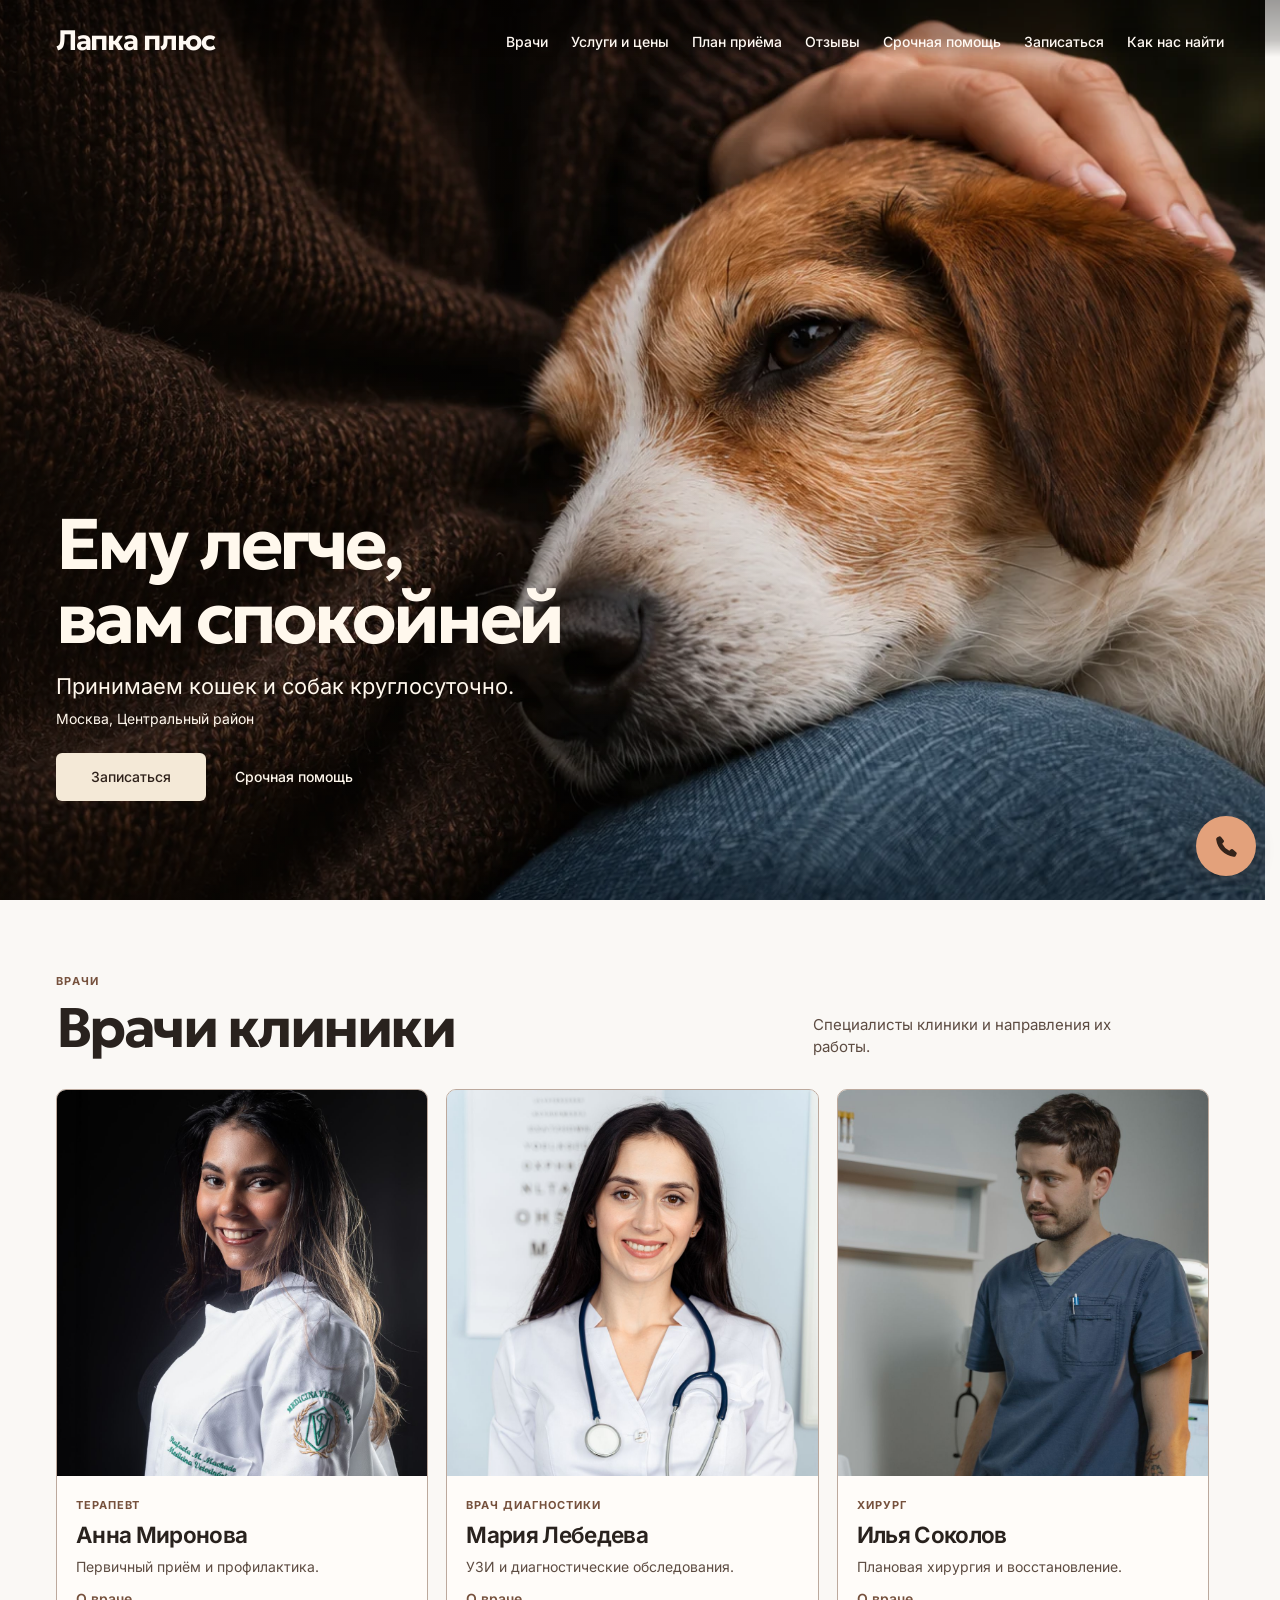
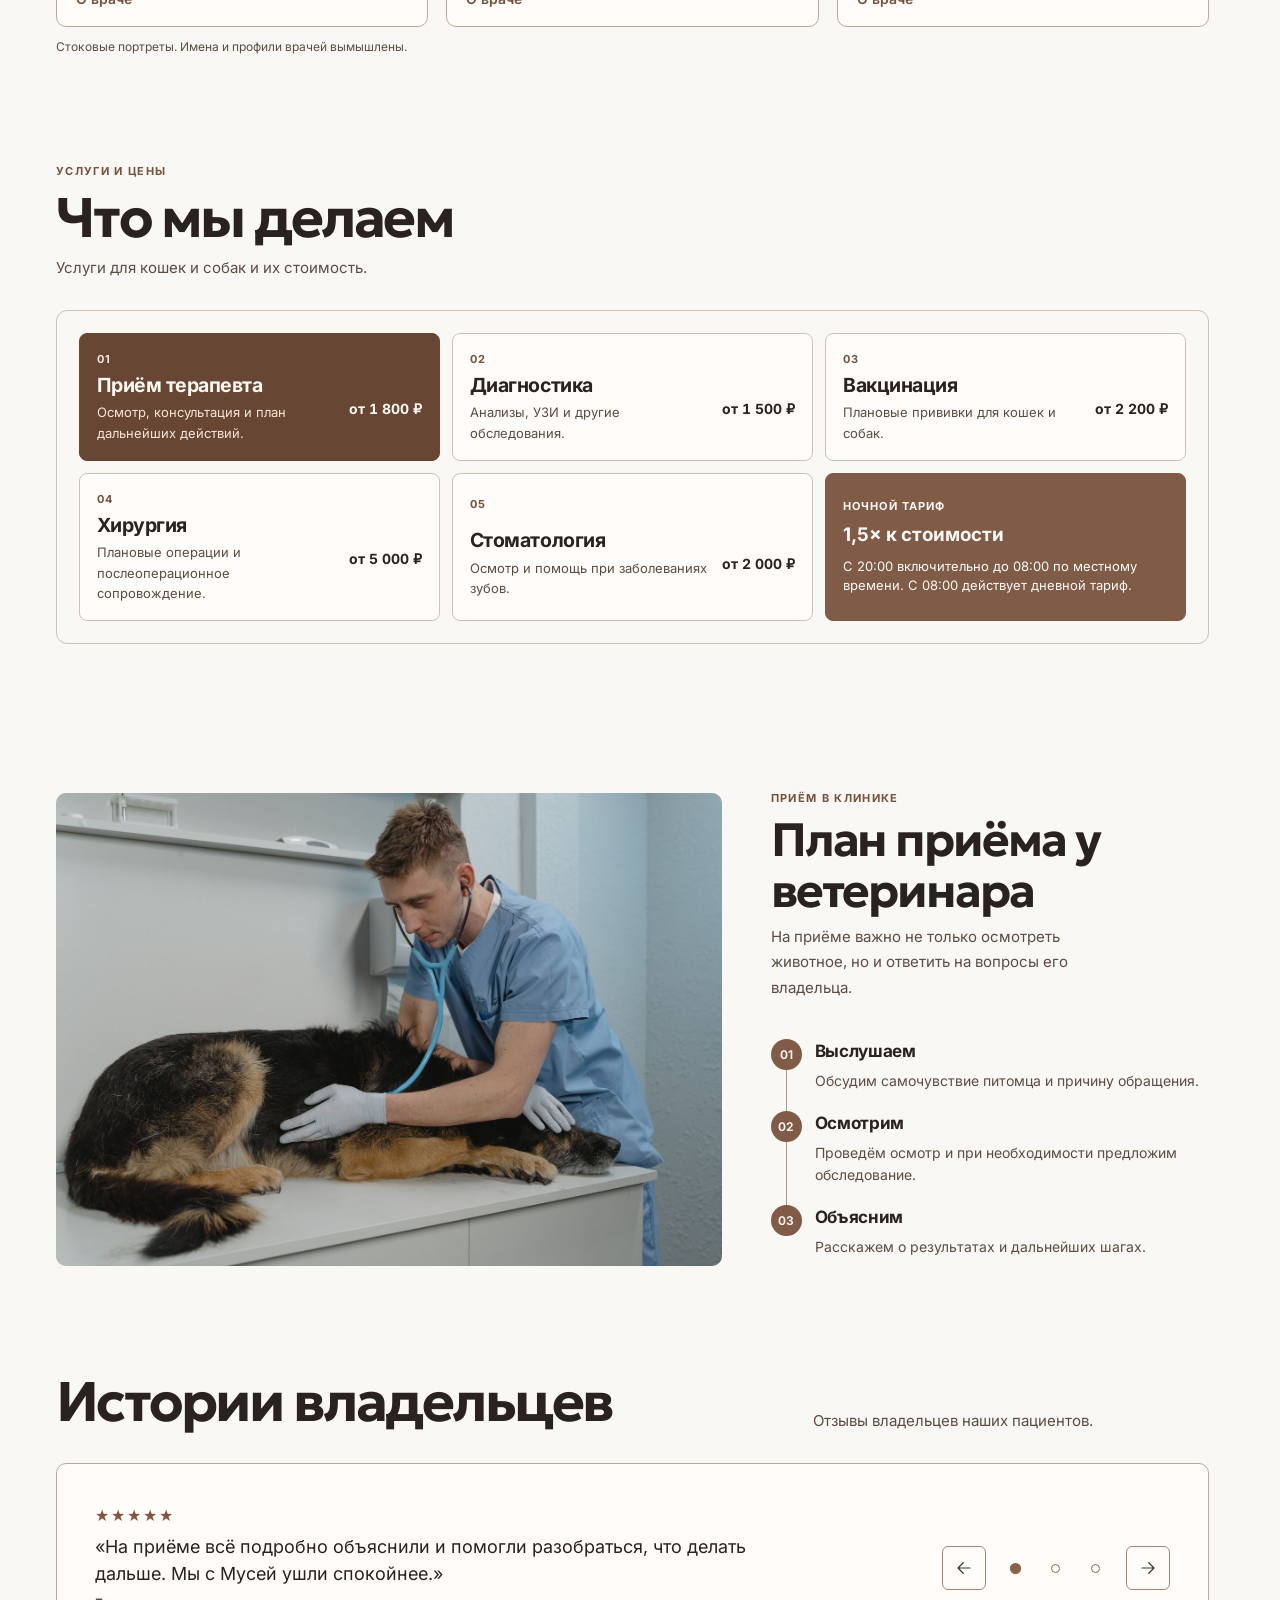
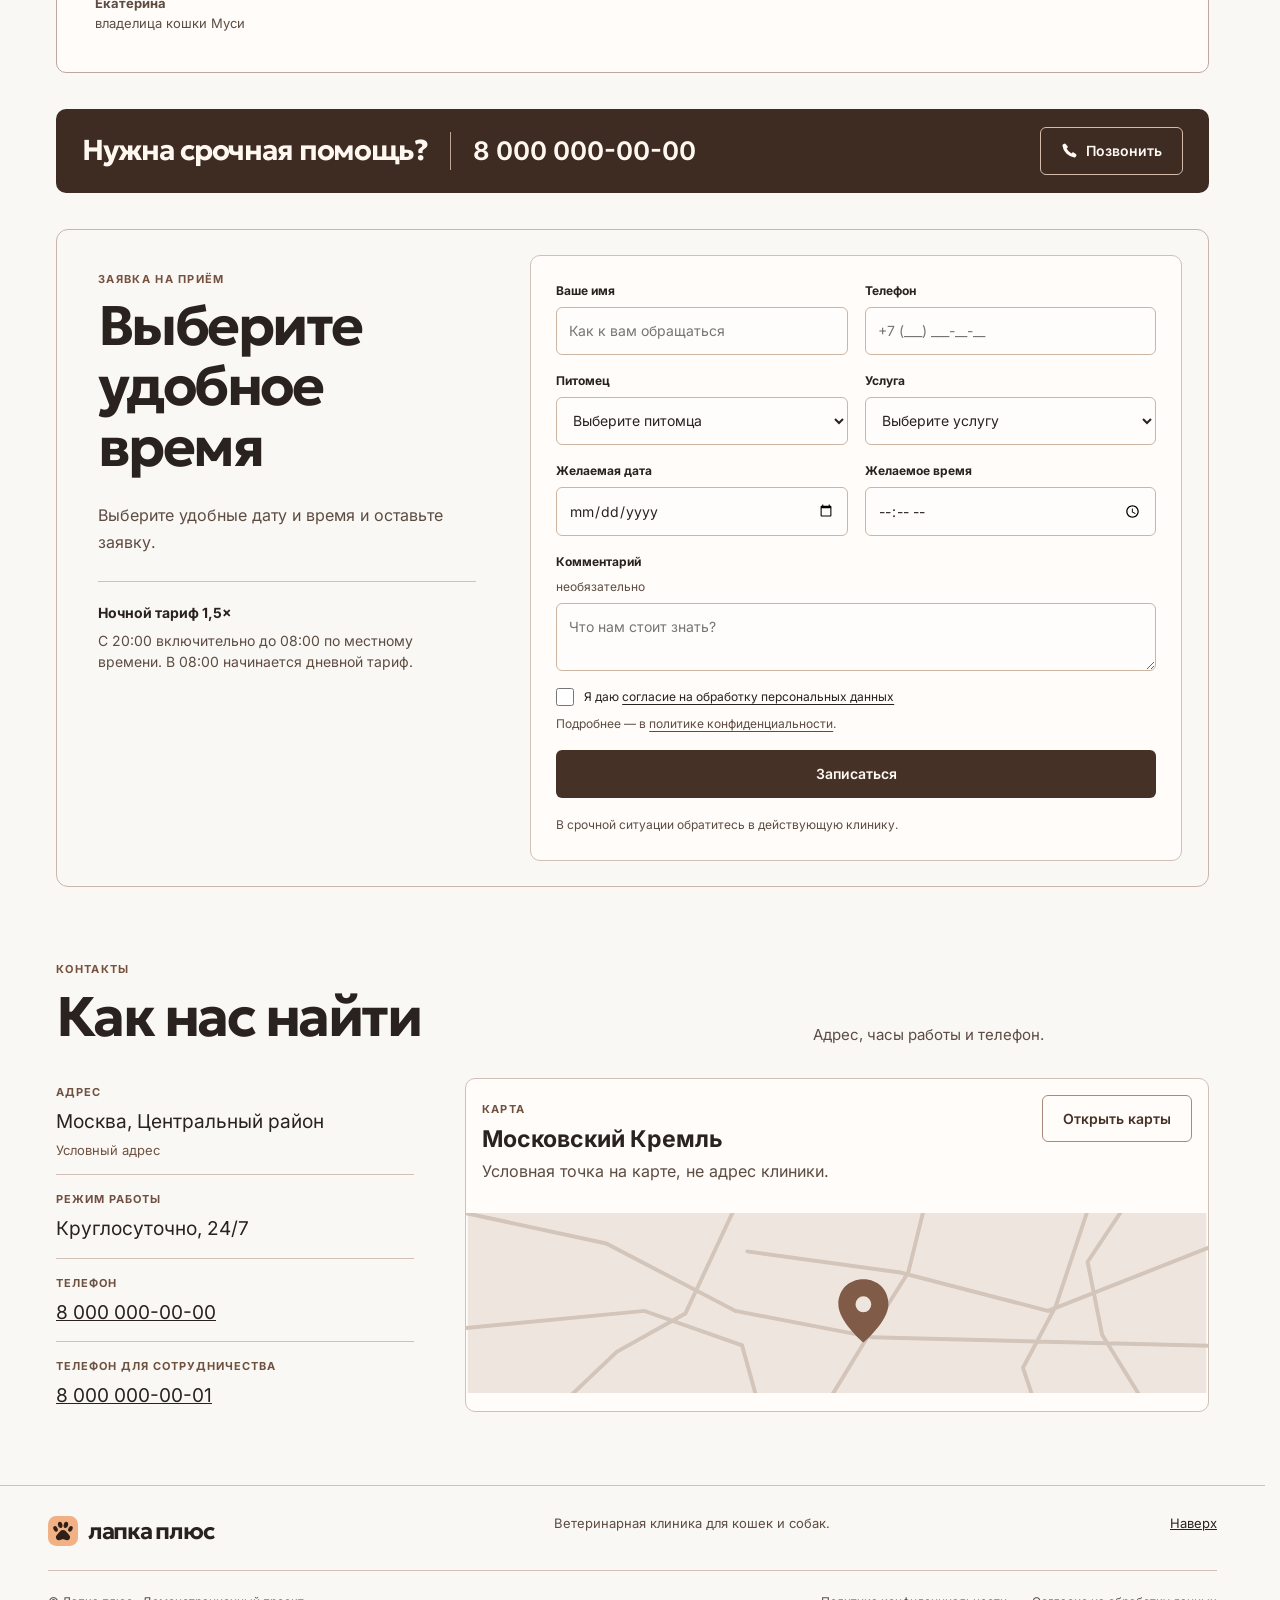
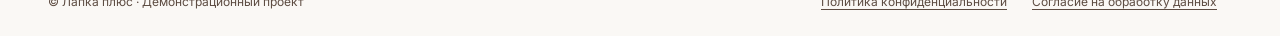
==== commit 5c96a8c9: "Fade the header to graphite as scrolling begins" ====
--- a/index.html
+++ b/index.html
@@ -9,7 +9,7 @@
   <link rel="preload" href="assets/geologica-latin.woff2" as="font" type="font/woff2" crossorigin>
   <link rel="preload" href="assets/inter-cyrillic.woff2" as="font" type="font/woff2" crossorigin>
   <link rel="preload" href="assets/inter-latin.woff2" as="font" type="font/woff2" crossorigin>
-  <link rel="stylesheet" href="fonts.css?v=2"><link rel="stylesheet" href="styles.css?v=12"><link rel="stylesheet" href="hero.css?v=10"><script src="app.js?v=14" defer></script>
+  <link rel="stylesheet" href="fonts.css?v=2"><link rel="stylesheet" href="styles.css?v=12"><link rel="stylesheet" href="hero.css?v=11"><script src="app.js?v=15" defer></script>
 </head>
 <body class="home final-design" id="top">
 <a class="skip" href="#main">Перейти к содержанию</a>
--- a/hero.css
+++ b/hero.css
@@ -41,15 +41,28 @@
   background: linear-gradient(90deg, #150d0866, transparent 68%);
 }
 
-.site-header::before {
+.site-header::before,
+.site-header::after {
   content: "";
   position: absolute;
-  inset: 0 0 auto;
-  height: calc(var(--opening-header) / 2 + 16px);
+  inset: 0;
   z-index: -1;
   pointer-events: none;
-  background: linear-gradient(180deg, #29221eb8, #29221eaa calc(100% - 7px), transparent);
 }
+
+.site-header::before {
+  bottom: auto;
+  height: calc(var(--opening-header) / 2 + 16px);
+  background: linear-gradient(180deg, rgb(0 0 0 / .38), rgb(0 0 0 / .22) 70%, transparent);
+}
+
+.site-header::after {
+  background: #1b1c1e;
+  opacity: 0;
+  transition: opacity 260ms cubic-bezier(.4, 0, .2, 1);
+}
+
+.site-header.is-scrolled::after { opacity: 1; }
 
 @media (max-width: 940px) {
   .home .site-header { padding-inline: 32px; }
